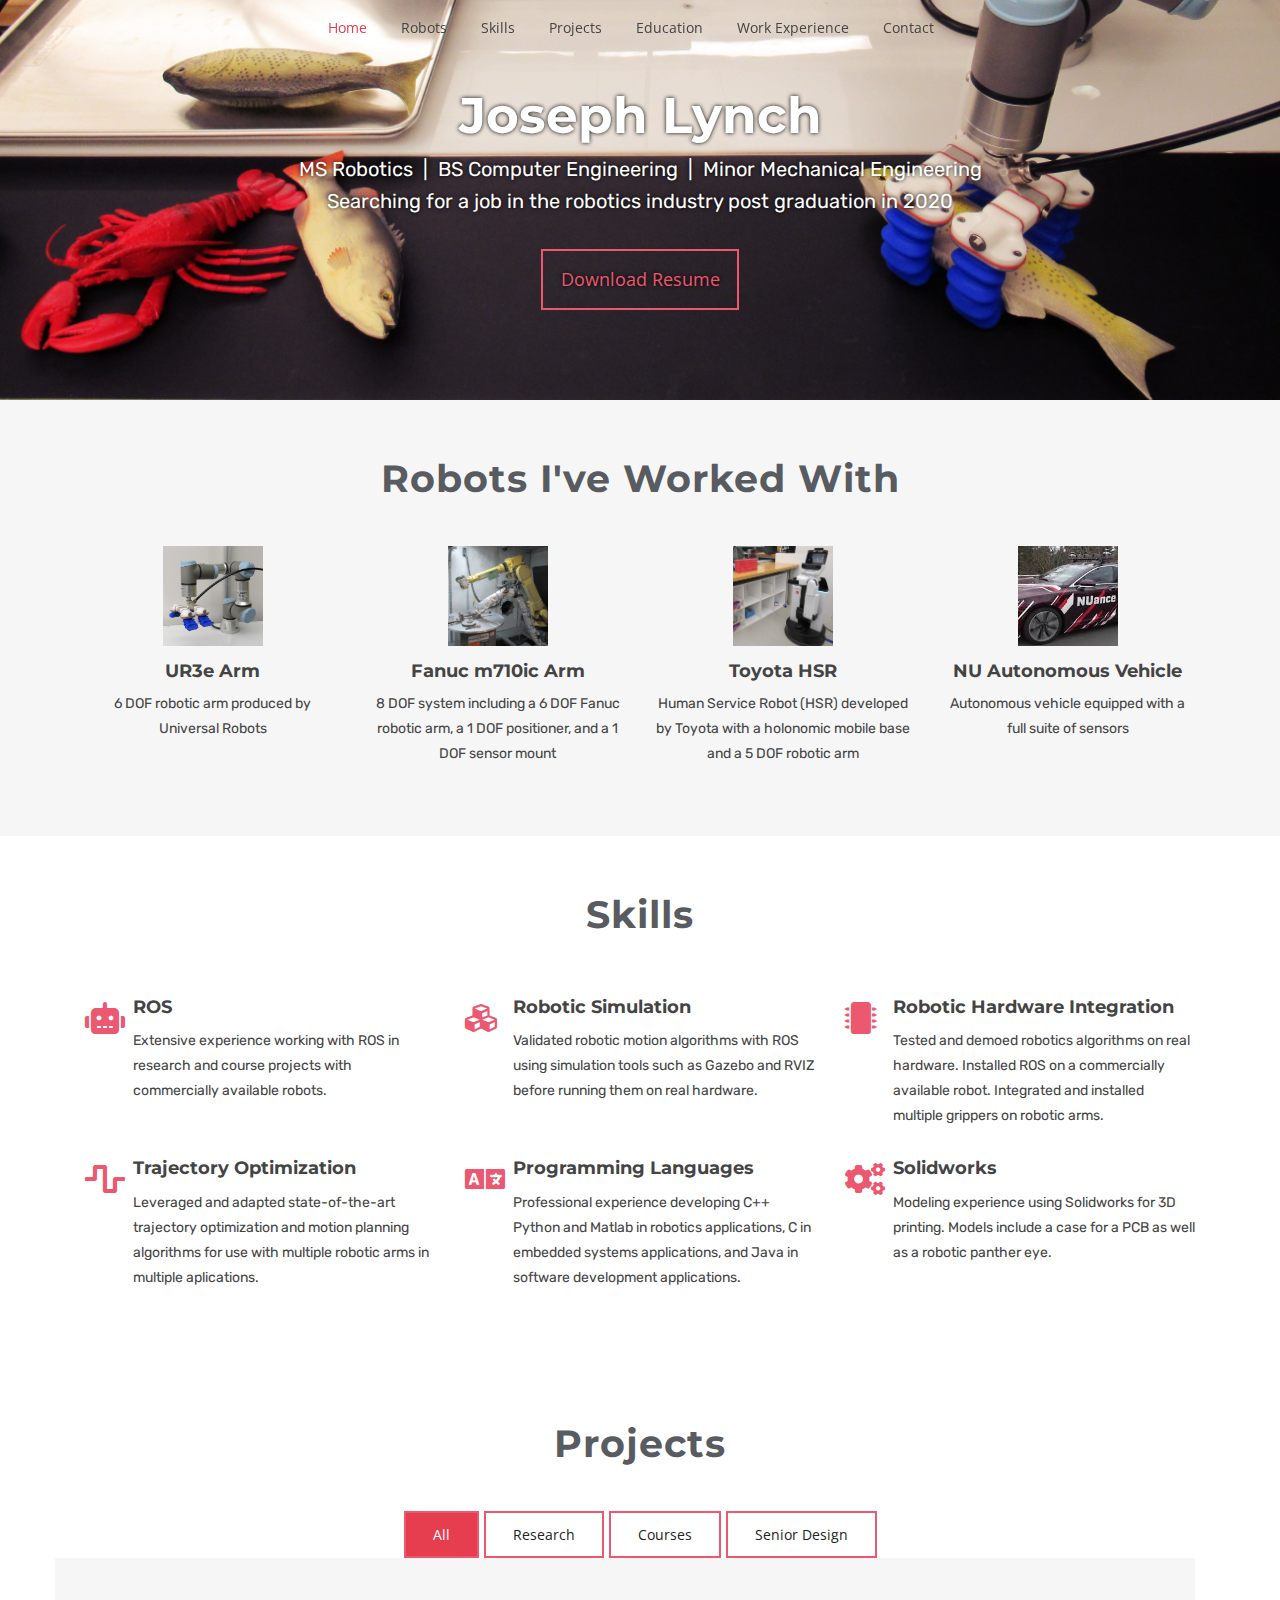
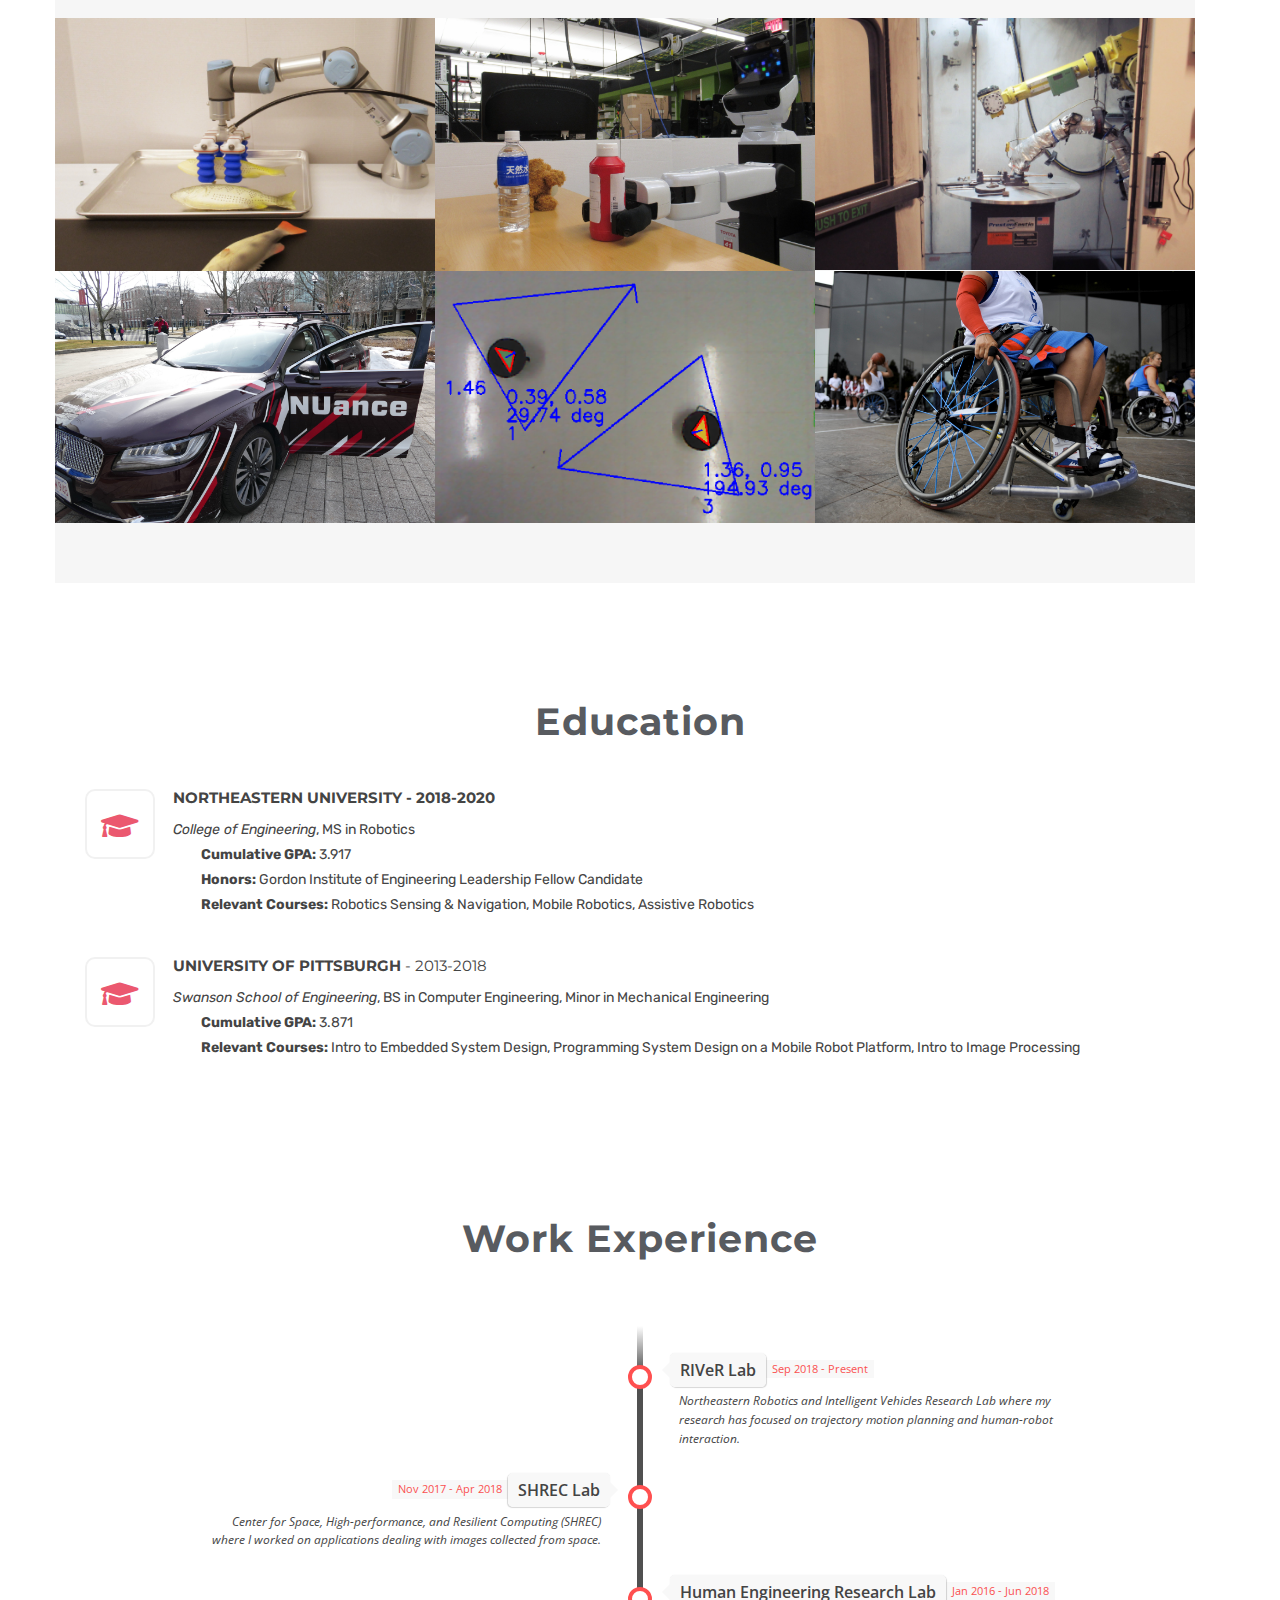
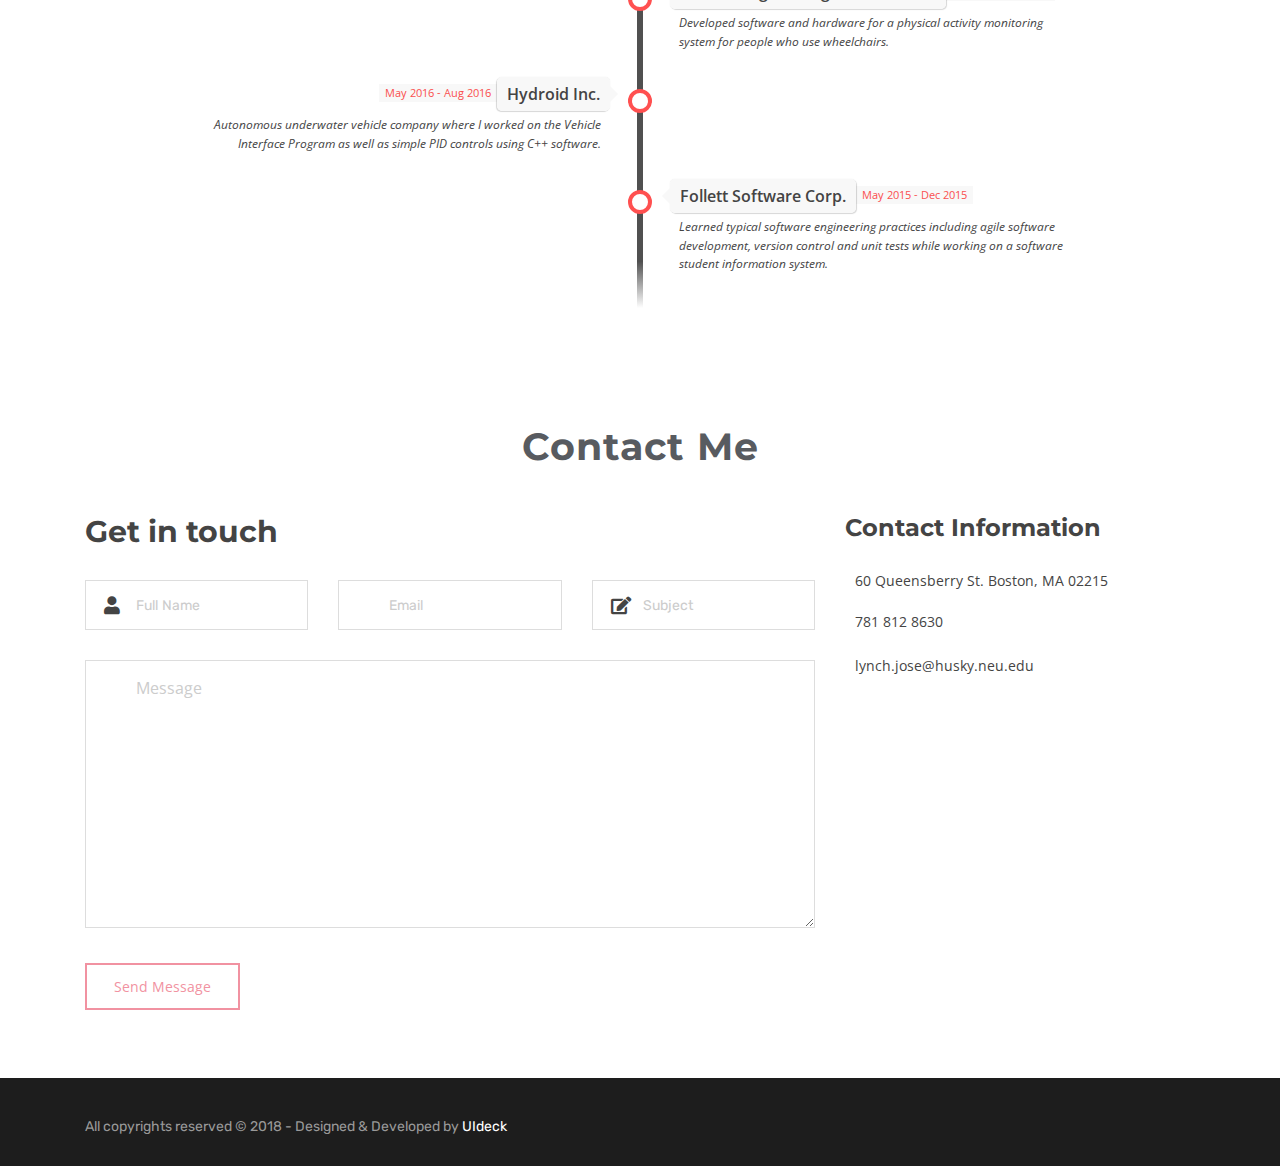
==== index.html @ f7dab0a6 "Initial commit" ====
<!DOCTYPE html>
<html lang="en">
  <head>
    <!-- Required meta tags -->
    <meta charset="utf-8">
    <meta name="viewport" content="width=device-width, initial-scale=1, shrink-to-fit=no">

    <title>Joseph Lynch Portfolio Website</title>

    <!-- Bootstrap CSS -->
    <link rel="stylesheet" type="text/css" href="css/bootstrap.min.css" >
    <!-- Font -->
    <link rel="stylesheet" type="text/css" href="css/font-awesome.min.css">
    <!-- Font 2 -->
    <link rel="stylesheet" type="text/css" href="css/all.css">
    <!-- Slicknav -->
    <link rel="stylesheet" type="text/css" href="css/slicknav.css">
    <!-- Owl carousel -->
    <link rel="stylesheet" type="text/css" href="css/owl.carousel.css">
    <link rel="stylesheet" type="text/css" href="css/owl.theme.css">
    <!-- Animate -->
    <link rel="stylesheet" type="text/css" href="css/animate.css">
    <!-- Main Style -->
    <link rel="stylesheet" type="text/css" href="css/main.css">
    <!-- Extras Style -->
    <link rel="stylesheet" type="text/css" href="css/extras.css">
    <!-- Responsive Style -->
    <link rel="stylesheet" type="text/css" href="css/responsive.css">
    <!-- Timeline Style -->
    <link rel="stylesheet" type="text/css" href="css/timeline.css">
    <!-- Popup Box Style -->
    <link rel="stylesheet" type="text/css" href="css/popup.css">

  </head>
  <body>

    <!-- Header Area wrapper Starts -->
    <header id="header-wrap">
      <!-- Navbar Start -->
      <nav class="navbar navbar-expand-lg fixed-top scrolling-navbar indigo">
        <div class="container">
          <!-- Brand and toggle get grouped for better mobile display -->
          <div class="navbar-header">
            <button class="navbar-toggler" type="button" data-toggle="collapse" data-target="#main-navbar" aria-controls="main-navbar" aria-expanded="false" aria-label="Toggle navigation">
              <span class="navbar-toggler-icon"></span>
              <span class="icon-menu"></span>
              <span class="icon-menu"></span>
              <span class="icon-menu"></span>
            </button>
            <!--<a href="index.html" class="navbar-brand"><img src="img/logo.png" alt=""></a>-->
          </div>
          <div class="collapse navbar-collapse" id="main-navbar">
            <ul class="navbar-nav mr-auto w-100 justify-content-center clearfix">
              <li class="nav-item active">
                <a class="nav-link" href="#sliders">
                  Home
                </a>
              </li>
              <li class="nav-item">
                <a class="nav-link" href="#about">
                  Robots
                </a>
              </li>
              <li class="nav-item">
                <a class="nav-link" href="#skills">
                  Skills
                </a>
              </li>
              <li class="nav-item">
                <a class="nav-link" href="#projects">
                  Projects
                </a>
              </li>
              <li class="nav-item">
                <a class="nav-link" href="#education">
                  Education
                </a>
              </li>
              <li class="nav-item">
                <a class="nav-link" href="#work">
                  Work Experience
                </a>
              </li>
              <li class="nav-item">
                <a class="nav-link" href="#contact">
                  Contact
                </a>
              </li>
            </ul>
          </div>
        </div>

        <!-- Mobile Menu Start -->
        <ul class="mobile-menu navbar-nav">
          <li>
            <a class="page-scroll" href="#sliders">
              Home
            </a>
          </li>
          <li>
            <a class="page-scroll" href="#about">
              About
            </a>
          </li>
          <li>
            <a class="page-scroll" href="#skills">
              Skills
            </a>
          </li>
          <li>
            <a class="page-scroll" href="#projects">
              Projects
            </a>
          </li>
          <li>
            <a class="page-scroll" href="#education">
              Education
            </a>
          </li>
          <li>
            <a class="page-scroll" href="#work">
              Work Experience
            </a>
          </li>
          <li>
            <a class="page-scroll" href="#contact">
              Contact
            </a>
          </li>
        </ul>
        <!-- Mobile Menu End -->

      </nav>
      <!-- Navbar End -->

      <!-- sliders -->
      <!-- TODO: Remove carousel + possibly replace it with https://andrewbanchich.github.io/spectral-jekyll-theme/# or https://karolhausman.github.io/-->
      <div id="sliders">
        <div class="full-width">
          <!-- light slider -->
          <div id="light-slider" class="carousel slide">
            <div id="carousel-area">
              <div id="carousel-slider" class="carousel slide" data-ride="carousel">

                <div class="carousel-inner" role="listbox">
                  <div class="carousel-item active">
                    <img src="img/portfolio/fish_banner_3_edit.JPG" alt="">
                    <div class="carousel-caption" style="">
                      <h3 class="slide-title animated fadeInDown"><span>Joseph Lynch</span></h3>
                      <h5 class="slide-text animated fadeIn">MS Robotics  &nbsp;|&nbsp;  BS Computer Engineering  &nbsp;|&nbsp;  Minor Mechanical Engineering
                        <br><br>Searching for a job in the robotics industry post graduation in 2020</h5>
                      <a href="#" onclick="window.open('Joseph_Lynch_Resume.pdf')" class="btn btn-lg btn-common animated fadeInUp">Download Resume</a> <!-- TODO: Add link to download -->
                    </div>
                  </div>
                </div>
              </div>
            </div>
          </div>
        </div>
      </div>
      <!-- End sliders -->

    </header>
    <!-- Header Area wrapper End -->

    <!-- About Section Start -->
    <div id="about" class="section-padding">
      <div class="container">
        <div class="row">
          <div class="col-md-12">
            <h2 class="section-title wow fadeInDown animated" data-wow-delay="0.3s">Robots I've Worked With</h2>
          </div>
        </div>
        <div class="row">
          <div class="col-lg-3 col-md-6 col-xs-12">
            <div class="about block text-center">
              <img src="img/portfolio/UR3e_square.JPG" alt="">
              <h5><a href="#">UR3e Arm</a></h5>
              <p>6 DOF robotic arm produced by Universal Robots</p>
            </div>
          </div>
          <div class="col-lg-3 col-md-6 col-xs-12">
            <div class="about block text-center">
              <img src="img/portfolio/fanuc_square.JPG" alt="">
              <h5><a href="#">Fanuc m710ic Arm</a></h5>
              <p>8 DOF system including a 6 DOF Fanuc robotic arm, a 1 DOF positioner, and a 1 DOF sensor mount</p>
            </div>
          </div>
          <div class="col-lg-3 col-md-6 col-xs-12">
            <div class="about block text-center">
              <img src="img/portfolio/hsr_square_3.JPG" alt="">
              <h5><a href="#">Toyota HSR</a></h5>
              <p>Human Service Robot (HSR) developed by Toyota with a holonomic mobile base and a 5 DOF robotic arm</p>
            </div>
          </div>
          <div class="col-lg-3 col-md-6 col-xs-12">
            <div class="about block text-center">
              <img src="img/portfolio/nu_auto_vehicle_square.jpg" alt="">
              <h5><a href="#">NU Autonomous Vehicle</a></h5>
              <p>Autonomous vehicle equipped with a full suite of sensors</p>
            </div>
          </div>
        </div>
      </div>
    </div>
    <!-- About Section End -->

    <!-- Skills Section Start -->
    <section id="skills" class="section-padding">
      <div class="container">
        <div class="row">
          <div class="col-md-12">
            <h2 class="section-title wow fadeInDown animated" data-wow-delay="0.3s">Skills</h2>
          </div>
        </div>
        <div class="row">
          <!-- Start Service Icon 1 -->
          <div class="col-md-6 col-lg-4 col-xs-12">
            <div class="service-box">
              <div class="service-icon">
                <i class="fa fa-robot"></i>
              </div>
              <div class="service-content">
                <h4><a href="#">ROS</a></h4>
                <p>
                  Extensive experience working with ROS in research and course projects with commercially available robots.
                </p>
              </div>
            </div>
          </div>
          <!-- End Service Icon 1 -->

          <!-- Start Service Icon 2 -->
          <div class="col-md-6 col-lg-4 col-xs-12">
            <div class="service-box">
              <div class="service-icon">
                <i class="fa fa-cubes"></i>
              </div>
              <div class="service-content">
                <h4><a href="#">Robotic Simulation</a></h4>
                <p>
                  Validated robotic motion algorithms with ROS using simulation tools such as Gazebo and RVIZ before running them on real hardware.
                </p>
              </div>
            </div>
          </div>
          <!-- End Service Icon 2 -->

          <!-- Start Service Icon 5 -->
          <div class="col-md-6 col-lg-4 col-xs-12">
            <div class="service-box">
              <div class="service-icon">
                <i class="fa fa-microchip"></i>
              </div>
              <div class="service-content">
                <h4><a href="#">Robotic Hardware Integration</a></h4>
                <p>
                  Tested and demoed robotics algorithms on real hardware. Installed ROS on a commercially available robot. Integrated and installed multiple grippers on robotic arms.
                </p>
              </div>
            </div>
          </div>
          <!-- End Service Icon 5 -->

          <!-- Start Service Icon 3 -->
          <div class="col-md-6 col-lg-4 col-xs-12">
            <div class="service-box">
              <div class="service-icon">
                <i class="fas fa-wave-square"></i>
              </div>
              <div class="service-content">
                <h4><a href="#">Trajectory Optimization</a></h4>
                <p>
                  Leveraged and adapted state-of-the-art trajectory optimization and motion planning algorithms for use with multiple robotic arms in multiple aplications.
                </p>
              </div>
            </div>
          </div>
          <!-- End Service Icon 3 -->

          <!-- Start Service Icon 4 -->
          <div class="col-md-6 col-lg-4 col-xs-12">
            <div class="service-box">
              <div class="service-icon">
                <i class="fa fa-language"></i>
              </div>
              <div class="service-content">
                <h4><a href="#">Programming Languages</a></h4>
                <p>
                  Professional experience developing C++ Python and Matlab in robotics applications, C in embedded systems applications, and Java in software development applications.
                </p>
              </div>
            </div>
          </div>
          <!-- End Service Icon 4 -->


          <!-- Start Service Icon 6 -->
          <div class="col-md-6 col-lg-4 col-xs-12">
            <div class="service-box">
              <div class="service-icon">
                <i class="fa fa-cogs"></i>
              </div>
              <div class="service-content">
                <h4><a href="#">Solidworks</a></h4>
                <p>
                  Modeling experience using Solidworks for 3D printing. Models include a case for a PCB as well as a robotic panther eye.
                </p>
              </div>
            </div>
          </div>
          <!-- End Service Icon 6 -->
        </div>
      </div>
    </section>
    <!-- Services Section End -->

    <!-- Projects Section -->
    <!--<a href="#openModal">Open Modal</a>-->

    <section id="projects" class="section-padding">
      <!-- Container Starts -->
      <div class="container">
        <div class="row">
          <div class="col-md-12">
            <h2 class="section-title wow fadeInDown animated" data-wow-delay="0.3s">Projects</h2>
          </div>
        </div>
        <div class="row">
          <div class="col-lg-12 col-md-12">
            <!-- Projects Controller/Buttons -->
            <div class="controls text-center wow fadeInUpQuick" data-wow-delay=".6s">
              <a class="filter active btn btn-common" data-filter="all">
                All
              </a>
              <!--<a class="filter btn btn-common" data-filter=".branding">
                Research
              </a>-->
              <a class="filter btn btn-common" data-filter=".research">
                Research
              </a>
              <a class="filter btn btn-common" data-filter=".course">
                Courses
              </a>
              <a class="filter btn btn-common" data-filter=".senior_design">
                Senior Design
              </a>
            </div>
            <!-- Projects Controller/Buttons Ends-->
          </div>

          <!-- NOTE: Portfolio images should be aspect ratio of 3:2 -->
          <!-- Portfolio Recent Projects -->
          <div id="portfolio" class="row wow fadeInUpQuick" data-wow-delay="0.8s">
            <div class="col-lg-4 col-md-6 col-xs-12 mix research">
              <div class="portfolio-item">
                <div class="portfolio-img">
                  <img src="img/portfolio/fish_project_thumbnail.JPG" alt="" />
                </div>
                <div class="portfoli-content">
                  <div class="sup-desc-wrap">
                    <div class="sup-desc-inner">
                      <div class="sup-link">
                        <a class="left-link" href="test_page.html"><i class="fas fa-fish"></i></a>
                      </div>
                      <div class="sup-meta-wrap">
                        <a class="sup-title" href="test_page_2.html">
                          <h4>Fostering Innovation in Seafood Handling (FISH)</h4>
                        </a>
                        <p class="sup-description">Introducing robotic arms into seafood processing plants to aid human workers in sorting and processing seafood.</p>
                      </div>
                    </div>
                  </div>
                </div>
              </div>
            </div>
            <div class="col-lg-4 col-md-6 col-xs-12 mix course research">
              <div class="portfolio-item">
                <div class="portfolio-img">
                  <img src="img/portfolio/hsr_project_thumbnail.JPG" alt="" />
                </div>
                <div class="portfoli-content">
                  <div class="sup-desc-wrap">
                    <div class="sup-desc-inner">
                      <div class="sup-link">
                        <a class="left-link" href="#"><i class="fas fa-robot"></i></a>
                      </div>
                      <div class="sup-meta-wrap">
                        <a class="sup-title" href="#">
                          <h4>Human Support Robot (HSR)</h4>
                        </a>
                        <p class="sup-description">Used Toyota's HSR to pickup and sort objects as part of the 2019 Toyota Robotics Institute Tidy-up Challenge.</p>
                      </div>
                    </div>
                  </div>
                </div>
              </div>
            </div>
            <div class="col-lg-4 col-md-6 col-xs-12 mix research">
              <div class="portfolio-item">
                <div class="portfolio-img">
                  <img src="img/portfolio/fanuc_proj_thumbnail.JPG" alt="" />
                </div>
                <div class="portfoli-content">
                  <div class="sup-desc-wrap">
                    <div class="sup-desc-inner">
                      <div class="sup-link">
                        <a class="left-link" href="#"><i class="fa fa-industry"></i></a>
                      </div>
                      <div class="sup-meta-wrap">
                        <a class="sup-title" href="#">
                          <h4>Cold Spray Additive Manufacturing</h4>
                        </a>
                        <p class="sup-description">Developing a Fanuc industrial arm to use the cold spray additive manufacturing process to turn CAD models into 3D printed parts </p>
                      </div>
                    </div>
                  </div>
                </div>
              </div>
            </div>
            <div class="col-lg-4 col-md-6 col-xs-12 mix course">
              <div class="portfolio-item">
                <div class="portfolio-img">
                  <img src="img/portfolio/nu_autonomous_vehicle_thumbnail.jpg" alt="" />
                </div>
                <div class="portfoli-content">
                  <div class="sup-desc-wrap">
                    <div class="sup-desc-inner">
                      <div class="sup-link">
                        <a class="left-link" href="#"><i class="fa fa-car"></i></a>
                      </div>
                      <div class="sup-meta-wrap">
                        <a class="sup-title" href="#">
                          <h4>Autonomous Vehicle Kalman Filter</h4>
                        </a>
                        <p class="sup-description">Collected and worked with data from Northeastern's autonomous car to integrate the Ackermann Steering Model into an extended kalman filter.</p>
                      </div>
                    </div>
                  </div>
                </div>
              </div>
            </div>
            <div class="col-lg-4 col-md-6 col-xs-12 mix senior_design course">
              <div class="portfolio-item">
                <div class="portfolio-img">
                  <img src="img/portfolio/swarm_portfolio.png" alt="" />
                </div>
                <div class="portfoli-content">
                  <div class="sup-desc-wrap">
                    <div class="sup-desc-inner">
                      <div class="sup-link">
                        <a class="right-link" href="#"><i class="fas fa-bug"></i></a>
                      </div>
                      <div class="sup-meta-wrap">
                        <a class="sup-title" href="#">
                          <h4>Swarm Robotics</h4>
                        </a>
                        <p class="sup-description">Simulated disaster response by leveraging robotic swarming algorithms on mobile robots.</p>
                      </div>
                    </div>
                  </div>
                </div>
              </div>
            </div>
            <div class="col-lg-4 col-md-6 col-xs-12 mix research">
              <div class="portfolio-item">
                <div class="portfolio-img">
                  <img src="img/portfolio/wheelchair.JPG" alt="" />
                </div>
                <div class="portfoli-content">
                  <div class="sup-desc-wrap">
                    <div class="sup-desc-inner">
                      <div class="sup-link">
                        <a class="right-link" href="#"><i class="fab fa-accessible-icon"></i></a>
                      </div>
                      <div class="sup-meta-wrap">
                        <a class="sup-title" href="#">
                          <h4>Physical Activity Monitoring System for Wheelchair Users</h4>
                        </a>
                        <p class="sup-description">Developed an embedded system to monitor the daily activity of wheelchair users.</p>
                      </div>
                    </div>
                  </div>
                </div>
              </div>
            </div>
          </div>
        </div>
      </div>
      <!-- Container Ends -->
    </section>
    <!-- Projects Section Ends -->

     <!-- Education Section Start -->
    <div id="education" class="section-padding">
      <div class="container">
        <div class="row">
          <div class="col-md-12">
            <h2 class="section-title wow fadeInDown animated" data-wow-delay="0.3s">Education</h2>
          </div>
        </div>

        <!-- Northeastern -->
        <div class="row">
          <!-- Start featured -->
          <div class="col-md-12">
            <div class="featured-box-item">
              <div class="featured-icon">
                <i class="fa fa-graduation-cap"></i>
              </div>
              <div class="featured-content">
                <h4>Northeastern University - 2018-2020</h4>
                <p><i>College of Engineering</i>, MS in Robotics</br>
                   &emsp;&emsp;<strong>Cumulative GPA:</strong> 3.917</br>
                   &emsp;&emsp;<strong>Honors:</strong> Gordon Institute of Engineering Leadership Fellow Candidate</br>
                   &emsp;&emsp;<strong>Relevant Courses:</strong> Robotics Sensing & Navigation, Mobile Robotics, Assistive Robotics</p>
              </div>
            </div>
          </div>
          <!-- End featured -->

        </div>

        <!-- Pitt -->
        <div class="row">
          <!-- Start featured -->
          <div class="col-md-12">
            <div class="featured-box-item">
              <div class="featured-icon">
                <i class="fa fa-graduation-cap"></i>
              </div>
              <div class="featured-content">
                <h4>University of Pittsburgh<span class='notbold'> - 2013-2018</span></h4>
                <p><i>Swanson School of Engineering</i>, BS in Computer Engineering, Minor in Mechanical Engineering</br>
                   &emsp;&emsp;<strong>Cumulative GPA:</strong> 3.871</br>
                   &emsp;&emsp;<strong>Relevant Courses:</strong> Intro to Embedded System Design, Programming System Design on a Mobile Robot Platform, Intro to Image Processing</p>
              </div>
            </div>
          </div>
          <!-- End featured -->

        </div>
      </div>
    </div>
    <!-- Feature Section End -->

    <!-- Work Experience Section Start -->
    <div id="work" class="team-members-tow section-padding">
      <div class="container">
        <div class="row">
          <div class="col-md-12">
            <h2 class="section-title wow fadeInDown animated" data-wow-delay="0.3s">Work Experience</h2>
          </div>

          <link href='http://fonts.googleapis.com/css?family=Open+Sans:400,300,300italic,400italic,600,600italic,700,700italic' rel='stylesheet' type='text/css'>

        <!-- The Timeline -->

        <ul class="timeline">

          <!-- https://www.ostraining.com/blog/coding/creating-icons-with-css/ -->
        	<!-- Item 1 -->
        	<li>
        		<div class="direction-r">
        			<div class="flag-wrapper">
        				<span class="flag">RIVeR Lab</span>
        				<span class="time-wrapper"><span class="time">Sep 2018 - Present</span></span>
        			</div>
        			<div class="desc">Northeastern Robotics and Intelligent Vehicles Research Lab where my research has focused on trajectory motion planning and human-robot interaction. </div>
        		</div>
        	</li>

        	<!-- Item 2 -->
        	<li>
        		<div class="direction-l">
        			<div class="flag-wrapper">
        				<span class="flag">SHREC Lab</span>
        				<span class="time-wrapper"><span class="time">Nov 2017 - Apr 2018</span></span>
        			</div>
        			<div class="desc">Center for Space, High-performance, and Resilient Computing (SHREC) where I worked on applications dealing with images collected from space.</div>
        		</div>
        	</li>

        	<!-- Item 3 -->
        	<li>
        		<div class="direction-r">
        			<div class="flag-wrapper">
        				<span class="flag">Human Engineering Research Lab</span>
        				<span class="time-wrapper"><span class="time">Jan 2016 - Jun 2018</span></span>
        			</div>
        			<div class="desc">Developed software and hardware for a physical activity monitoring system for people who use wheelchairs.</div>
        		</div>
        	</li>

          <!-- Item 4 -->
        	<li>
        		<div class="direction-l">
        			<div class="flag-wrapper">
        				<span class="flag">Hydroid Inc.</span>
        				<span class="time-wrapper"><span class="time">May 2016 - Aug 2016</span></span>
        			</div>
        			<div class="desc">Autonomous underwater vehicle company where I worked on the Vehicle Interface Program as well as simple PID controls using C++ software.</div>
        		</div>
        	</li>

          <!-- Item 5 -->
        	<li>
        		<div class="direction-r">
        			<div class="flag-wrapper">
        				<span class="flag">Follett Software Corp.</span>
        				<span class="time-wrapper"><span class="time">May 2015 - Dec 2015</span></span>
        			</div>
        			<div class="desc">Learned typical software engineering practices including agile software development, version control and unit tests while working on a software student information system.</div>
        		</div>
        	</li>

        </ul>


        </div>
      </div>
    </div>
    <!-- Work Experience Section End -->

    <!-- Contact Form Section Start -->
    <section id="contact" class="contact-form section-padding">
      <div class="container">
        <div class="row">
          <div class="col-md-12">
            <h2 class="section-title wow fadeInDown animated" data-wow-delay="0.3s">Contact Me</h2>
          </div>
        </div>
        <div class="row">
          <div class="col-lg-8 col-md-6 col-xs-12">
            <h3 class="title-head text-left">Get in touch</h3>
            <form class="contact-form" data-toggle="validator">
              <div class="row">
                <div class="col-lg-4 col-md-12 col-xs-12">
                  <div class="form-group">
                    <i class="contact-icon fa fa-user"></i>
                    <input type="text" class="form-control" id="name" placeholder="Full Name" required data-error="Please enter your name">
                    <div class="help-block with-errors"></div>
                  </div>
                </div>
                <div class="col-lg-4 col-md-12 col-xs-12">
                  <div class="form-group">
                    <i class="contact-icon fa fa-envelope-o"></i>
                    <input type="email" class="form-control" id="email" placeholder="Email" required data-error="Please enter your email">
                    <div class="help-block with-errors"></div>
                  </div>
                </div>
                <div class="col-lg-4 col-md-12 col-xs-12">
                  <div class="form-group">
                    <i class="contact-icon fa fa-pencil-square-o"></i>
                    <input type="text" class="form-control" id="subject" placeholder="Subject" required data-error="Please enter your Subject">
                    <div class="help-block with-errors"></div>
                  </div>
                </div>
                <div class="col-lg-12 col-md-12 col-xs-12">
                  <textarea class="form-control" id="message" rows="4" placeholder="Message" required data-error="Please enter your message"></textarea>
                  <div class="help-block with-errors"></div>
                  <button type="submit" id="form-submit" class="btn btn-common btn-form-submit">Send Message</button>
                  <div id="msgSubmit" class="h3 text-center hidden"></div>
                  <div class="clearfix"></div>
                </div>
              </div>
            </form>
          </div>

          <div class="col-lg-4 col-md-6 col-xs-12">
            <h4 class="contact-info-title text-left">Contact Information</h4>
            <div class="contact-info">
              <address>
              <i class="lni-map-marker icons cyan-color contact-info-icon"></i>
              60 Queensberry St. Boston, MA 02215
            </address>
              <div class="tel-info">
                <a href="tel:7818128630"><i class="lni-mobile icons cyan-color contact-info-icon"></i>781 812 8630</a>
              </div>
              <a href="mailto:lynch.jose@husky.neu.edu"><i class="lni-envelope icons cyan-color contact-info-icon"></i>lynch.jose@husky.neu.edu</a>

              <ul class="social-links">
                <li>
                  <a href="#" class="fa fa-facebook"></a>
                </li>
                <li>
                  <a href="#" class="fa fa-twitter"></a>
                </li>
                <li>
                  <a href="#" class="fa fa-instagram"></a>
                </li>
                <li>
                  <a href="#" class="fa fa-linkedin"></a>
                </li>
              </ul>
            </div>
          </div>
        </div>
      </div>
    </section>
    <!-- Contact Form Section End -->

	  <!-- Footer Section -->
    <footer class="footer">

      <!-- Copyright -->
      <div id="copyright">
        <div class="container">
          <div class="row">
            <div class="col-lg-6 col-md-6 col-xs-12">
              <p class="copyright-text">All copyrights reserved © 2018 - Designed &amp; Developed by <a rel="nofollow" href="https://uideck.com">UIdeck</a>
              </p>
            </div>
          </div>
        </div>
      </div>
      <!-- Copyright  End-->

    </footer>
    <!-- Footer Section End-->

    <!-- Go to Top Link -->
    <a href="#" class="back-to-top">
      <i class="fa fa-arrow-up"></i>
    </a>

    <!-- Preloader -->
    <div id="preloader">
      <div class="loader" id="loader-1"></div>
    </div>
    <!-- End Preloader -->

    <!-- jQuery first, then Popper.js, then Bootstrap JS -->
    <script src="js/jquery-min.js"></script>
    <script src="js/popper.min.js"></script>
    <script src="js/bootstrap.min.js"></script>
    <script src="js/owl.carousel.min.js"></script>
    <script src="js/jquery.mixitup.js"></script>
    <script src="js/jquery.countTo.js"></script>
    <script src="js/jquery.nav.js"></script>
    <script src="js/scrolling-nav.js"></script>
    <script src="js/jquery.easing.min.js"></script>
    <script src="js/jquery.slicknav.js"></script>
    <script src="js/form-validator.min.js"></script>
    <script src="js/contact-form-script.js"></script>
    <script src="js/main.js"></script>

  </body>
</html>
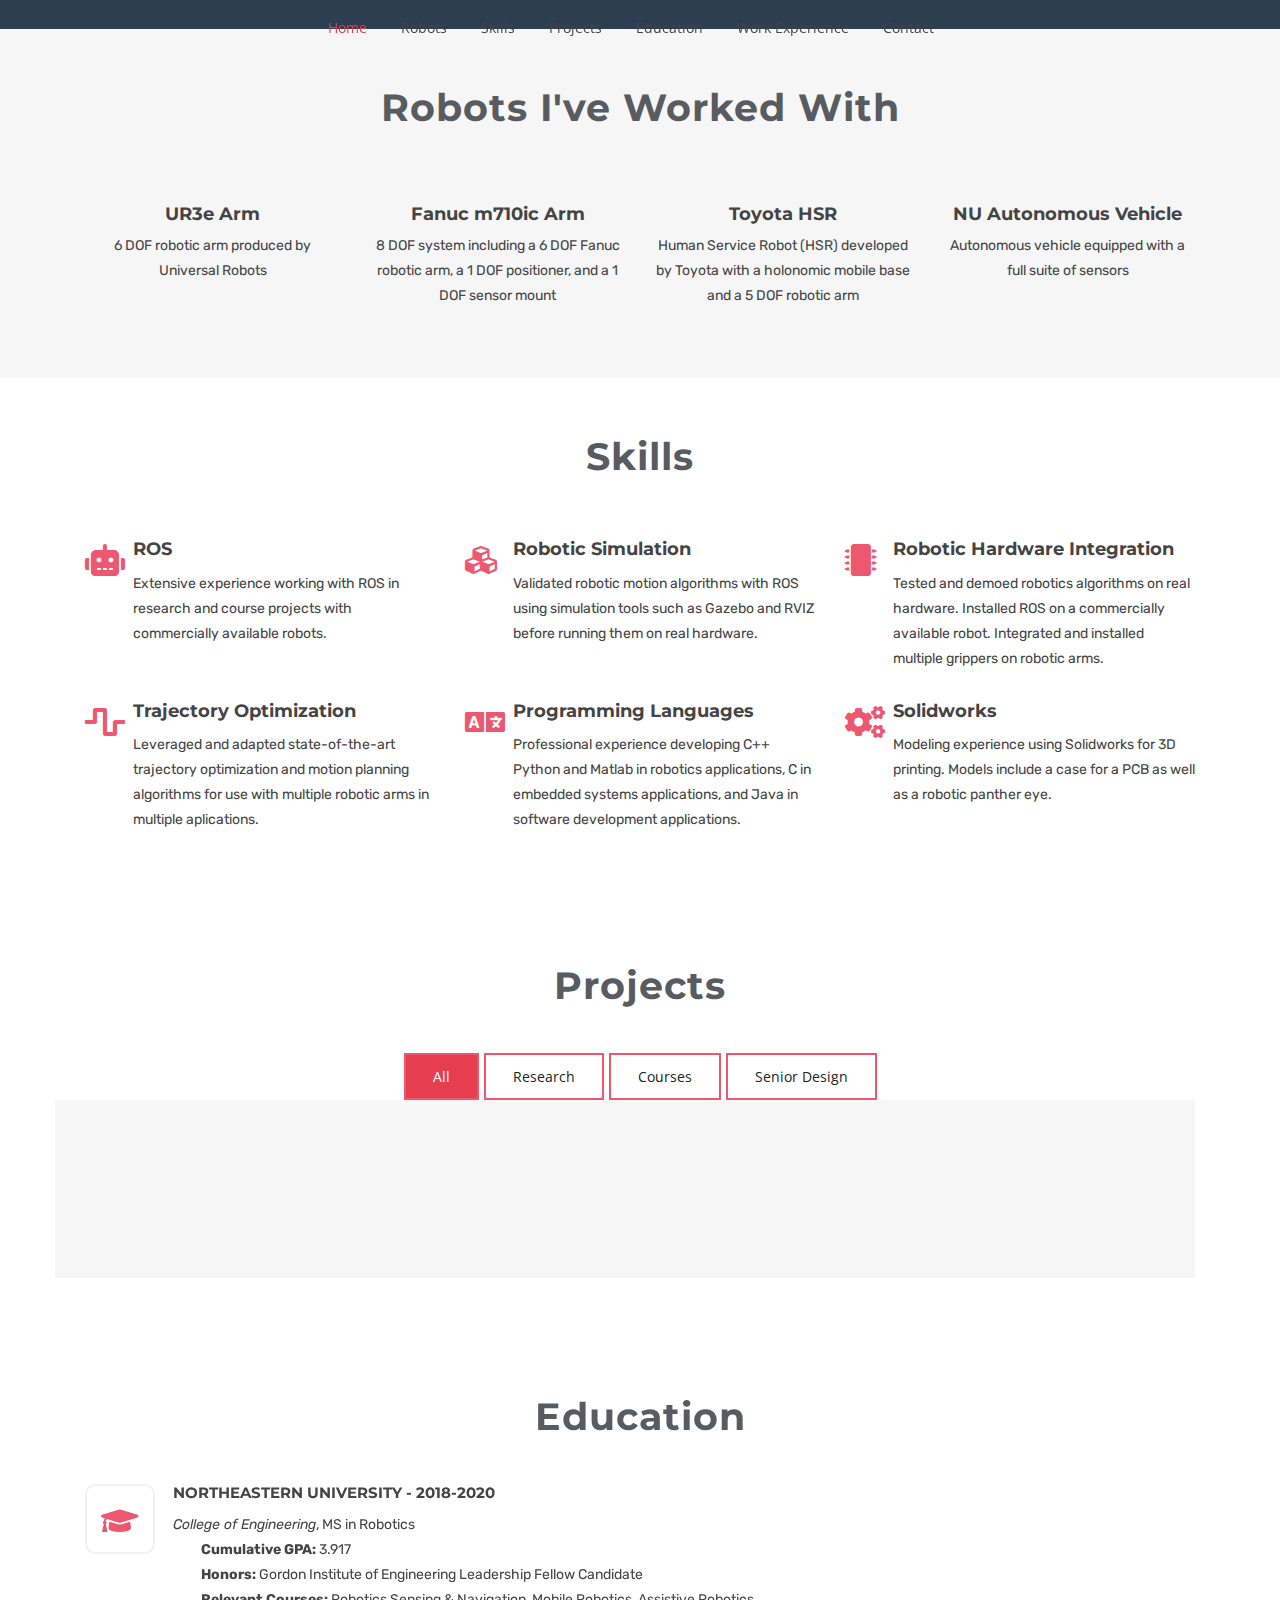
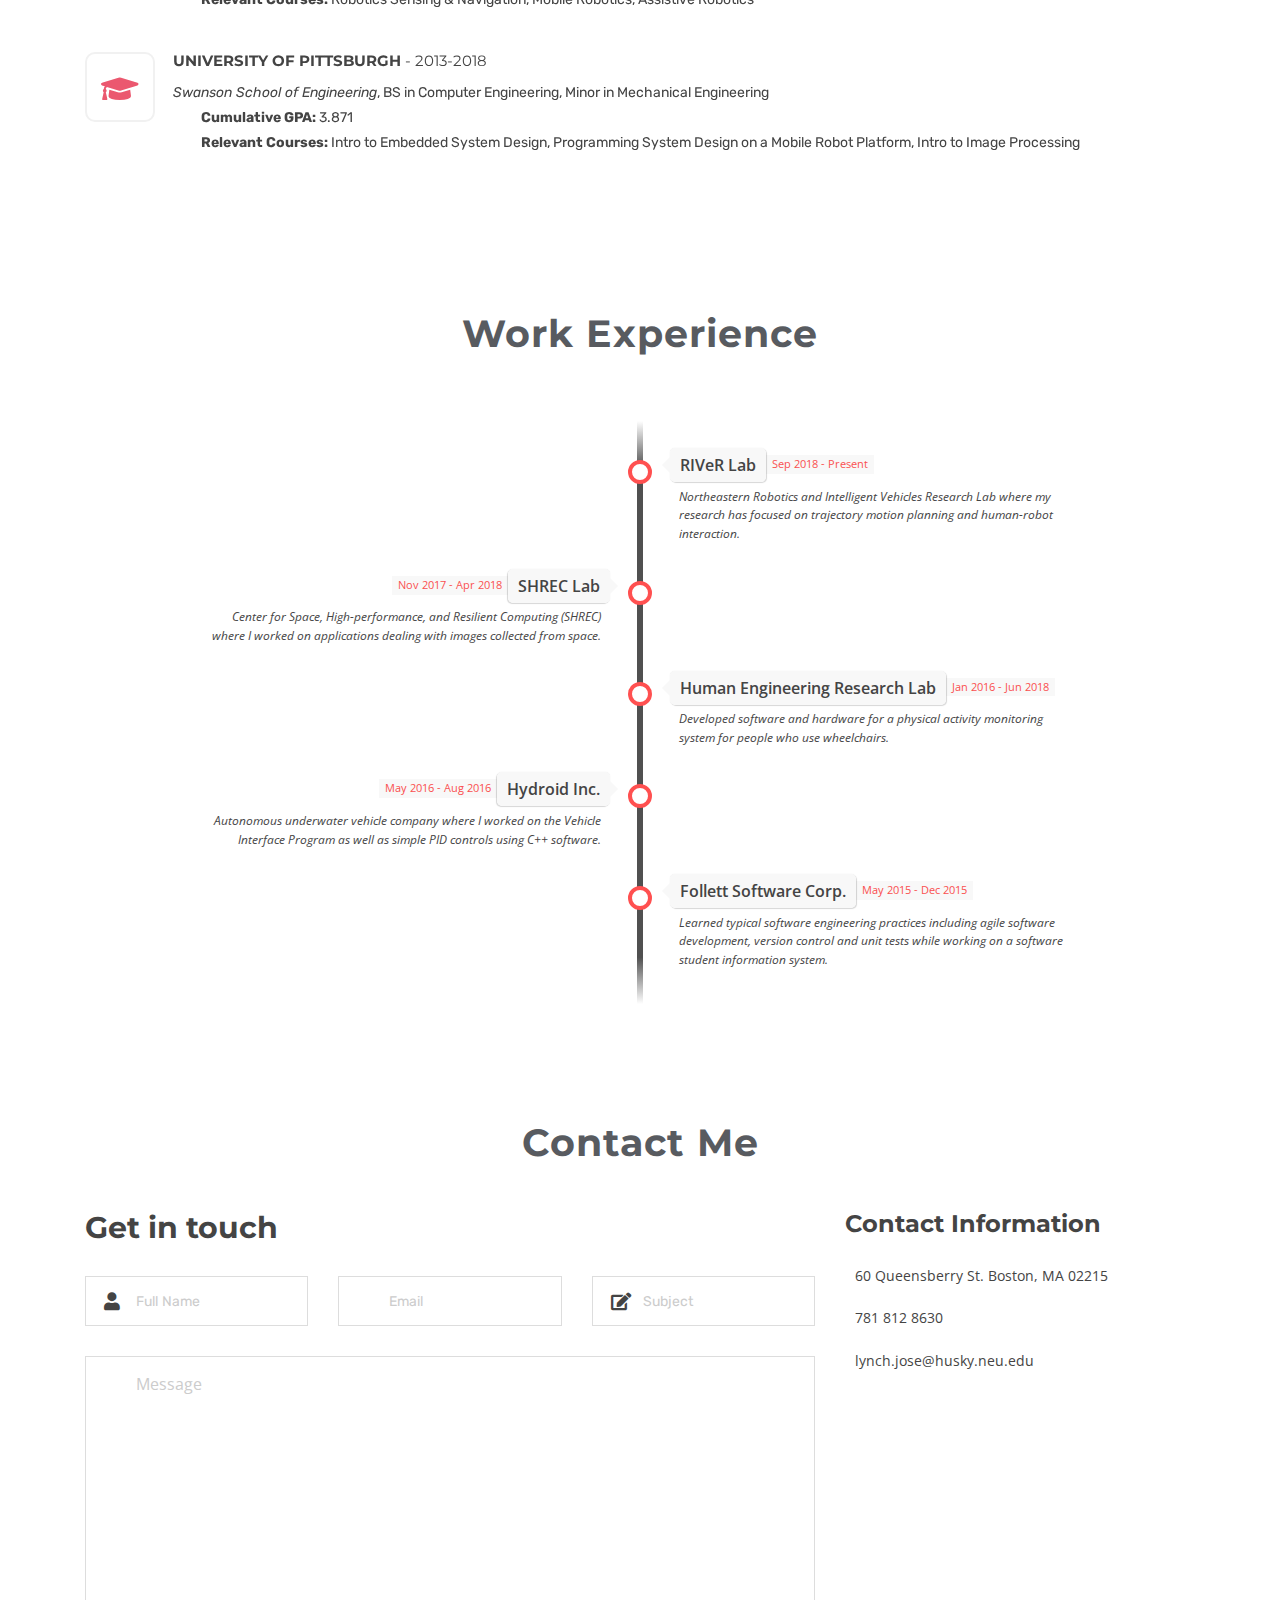
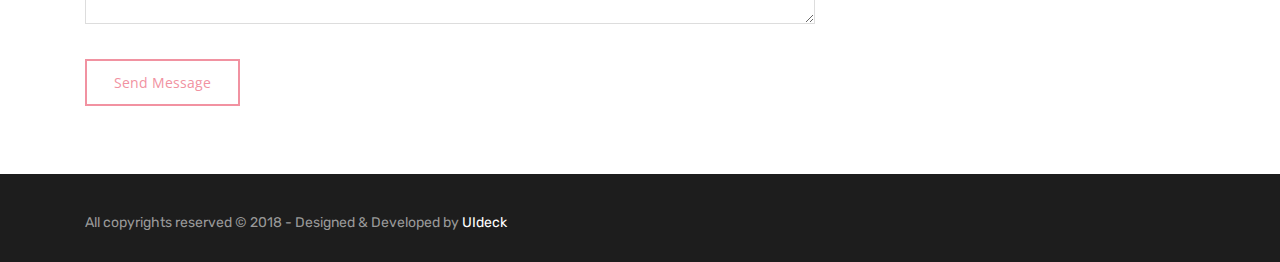
==== commit 123ad9d2: "added swarm and pams page" ====
--- a/index.html
+++ b/index.html
@@ -144,12 +144,12 @@
 
                 <div class="carousel-inner" role="listbox">
                   <div class="carousel-item active">
-                    <img src="img/portfolio/fish_banner_3_edit.JPG" alt="">
+                    <img src="img/banner/fish_banner_3_edit.JPG" alt="">
                     <div class="carousel-caption" style="">
                       <h3 class="slide-title animated fadeInDown"><span>Joseph Lynch</span></h3>
                       <h5 class="slide-text animated fadeIn">MS Robotics  &nbsp;|&nbsp;  BS Computer Engineering  &nbsp;|&nbsp;  Minor Mechanical Engineering
                         <br><br>Searching for a job in the robotics industry post graduation in 2020</h5>
-                      <a href="#" onclick="window.open('Joseph_Lynch_Resume.pdf')" class="btn btn-lg btn-common animated fadeInUp">Download Resume</a> <!-- TODO: Add link to download -->
+                      <a href="#" onclick="window.open('/documents/Joseph_Lynch_Resume.pdf')" class="btn btn-lg btn-common animated fadeInUp">Download Resume</a> <!-- TODO: Add link to download -->
                     </div>
                   </div>
                 </div>
@@ -174,29 +174,29 @@
         <div class="row">
           <div class="col-lg-3 col-md-6 col-xs-12">
             <div class="about block text-center">
-              <img src="img/portfolio/UR3e_square.JPG" alt="">
-              <h5><a href="#">UR3e Arm</a></h5>
+              <img src="img/robots/UR3e_square.JPG" alt="">
+              <h5><a href="fish.html">UR3e Arm</a></h5>
               <p>6 DOF robotic arm produced by Universal Robots</p>
             </div>
           </div>
           <div class="col-lg-3 col-md-6 col-xs-12">
             <div class="about block text-center">
-              <img src="img/portfolio/fanuc_square.JPG" alt="">
-              <h5><a href="#">Fanuc m710ic Arm</a></h5>
+              <img src="img/robots/fanuc_square.JPG" alt="">
+              <h5><a href="cs.html">Fanuc m710ic Arm</a></h5>
               <p>8 DOF system including a 6 DOF Fanuc robotic arm, a 1 DOF positioner, and a 1 DOF sensor mount</p>
             </div>
           </div>
           <div class="col-lg-3 col-md-6 col-xs-12">
             <div class="about block text-center">
-              <img src="img/portfolio/hsr_square_3.JPG" alt="">
-              <h5><a href="#">Toyota HSR</a></h5>
+              <img src="img/robots/hsr_square_3.JPG" alt="">
+              <h5><a href="hsr.html">Toyota HSR</a></h5>
               <p>Human Service Robot (HSR) developed by Toyota with a holonomic mobile base and a 5 DOF robotic arm</p>
             </div>
           </div>
           <div class="col-lg-3 col-md-6 col-xs-12">
             <div class="about block text-center">
-              <img src="img/portfolio/nu_auto_vehicle_square.jpg" alt="">
-              <h5><a href="#">NU Autonomous Vehicle</a></h5>
+              <img src="img/robots/nu_auto_vehicle_square.jpg" alt="">
+              <h5><a href="autonomouscar.html">NU Autonomous Vehicle</a></h5>
               <p>Autonomous vehicle equipped with a full suite of sensors</p>
             </div>
           </div>
@@ -221,7 +221,7 @@
                 <i class="fa fa-robot"></i>
               </div>
               <div class="service-content">
-                <h4><a href="#">ROS</a></h4>
+                <h4>ROS</h4>
                 <p>
                   Extensive experience working with ROS in research and course projects with commercially available robots.
                 </p>
@@ -237,7 +237,7 @@
                 <i class="fa fa-cubes"></i>
               </div>
               <div class="service-content">
-                <h4><a href="#">Robotic Simulation</a></h4>
+                <h4>Robotic Simulation</h4>
                 <p>
                   Validated robotic motion algorithms with ROS using simulation tools such as Gazebo and RVIZ before running them on real hardware.
                 </p>
@@ -253,7 +253,7 @@
                 <i class="fa fa-microchip"></i>
               </div>
               <div class="service-content">
-                <h4><a href="#">Robotic Hardware Integration</a></h4>
+                <h4>Robotic Hardware Integration</h4>
                 <p>
                   Tested and demoed robotics algorithms on real hardware. Installed ROS on a commercially available robot. Integrated and installed multiple grippers on robotic arms.
                 </p>
@@ -269,7 +269,7 @@
                 <i class="fas fa-wave-square"></i>
               </div>
               <div class="service-content">
-                <h4><a href="#">Trajectory Optimization</a></h4>
+                <h4>Trajectory Optimization</h4>
                 <p>
                   Leveraged and adapted state-of-the-art trajectory optimization and motion planning algorithms for use with multiple robotic arms in multiple aplications.
                 </p>
@@ -285,7 +285,7 @@
                 <i class="fa fa-language"></i>
               </div>
               <div class="service-content">
-                <h4><a href="#">Programming Languages</a></h4>
+                <h4>Programming Languages</h4>
                 <p>
                   Professional experience developing C++ Python and Matlab in robotics applications, C in embedded systems applications, and Java in software development applications.
                 </p>
@@ -302,7 +302,7 @@
                 <i class="fa fa-cogs"></i>
               </div>
               <div class="service-content">
-                <h4><a href="#">Solidworks</a></h4>
+                <h4>Solidworks</h4>
                 <p>
                   Modeling experience using Solidworks for 3D printing. Models include a case for a PCB as well as a robotic panther eye.
                 </p>
@@ -355,16 +355,16 @@
             <div class="col-lg-4 col-md-6 col-xs-12 mix research">
               <div class="portfolio-item">
                 <div class="portfolio-img">
-                  <img src="img/portfolio/fish_project_thumbnail.JPG" alt="" />
+                  <img src="img/thumbnail/fish_project_thumbnail.JPG" alt="" />
                 </div>
                 <div class="portfoli-content">
                   <div class="sup-desc-wrap">
                     <div class="sup-desc-inner">
                       <div class="sup-link">
-                        <a class="left-link" href="test_page.html"><i class="fas fa-fish"></i></a>
+                        <a class="left-link" href="fish.html"><i class="fas fa-fish"></i></a>
                       </div>
                       <div class="sup-meta-wrap">
-                        <a class="sup-title" href="test_page_2.html">
+                        <a class="sup-title" href="fish.html">
                           <h4>Fostering Innovation in Seafood Handling (FISH)</h4>
                         </a>
                         <p class="sup-description">Introducing robotic arms into seafood processing plants to aid human workers in sorting and processing seafood.</p>
@@ -377,16 +377,16 @@
             <div class="col-lg-4 col-md-6 col-xs-12 mix course research">
               <div class="portfolio-item">
                 <div class="portfolio-img">
-                  <img src="img/portfolio/hsr_project_thumbnail.JPG" alt="" />
+                  <img src="img/thumbnail/hsr_project_thumbnail.JPG" alt="" />
                 </div>
                 <div class="portfoli-content">
                   <div class="sup-desc-wrap">
                     <div class="sup-desc-inner">
                       <div class="sup-link">
-                        <a class="left-link" href="#"><i class="fas fa-robot"></i></a>
+                        <a class="left-link" href="hsr.html"><i class="fas fa-robot"></i></a>
                       </div>
                       <div class="sup-meta-wrap">
-                        <a class="sup-title" href="#">
+                        <a class="sup-title" href="hsr.html">
                           <h4>Human Support Robot (HSR)</h4>
                         </a>
                         <p class="sup-description">Used Toyota's HSR to pickup and sort objects as part of the 2019 Toyota Robotics Institute Tidy-up Challenge.</p>
@@ -399,16 +399,16 @@
             <div class="col-lg-4 col-md-6 col-xs-12 mix research">
               <div class="portfolio-item">
                 <div class="portfolio-img">
-                  <img src="img/portfolio/fanuc_proj_thumbnail.JPG" alt="" />
+                  <img src="img/thumbnail/fanuc_proj_thumbnail.JPG" alt="" />
                 </div>
                 <div class="portfoli-content">
                   <div class="sup-desc-wrap">
                     <div class="sup-desc-inner">
                       <div class="sup-link">
-                        <a class="left-link" href="#"><i class="fa fa-industry"></i></a>
+                        <a class="left-link" href="cold_spray.html"><i class="fa fa-industry"></i></a>
                       </div>
                       <div class="sup-meta-wrap">
-                        <a class="sup-title" href="#">
+                        <a class="sup-title" href="cold_spray.html">
                           <h4>Cold Spray Additive Manufacturing</h4>
                         </a>
                         <p class="sup-description">Developing a Fanuc industrial arm to use the cold spray additive manufacturing process to turn CAD models into 3D printed parts </p>
@@ -421,16 +421,16 @@
             <div class="col-lg-4 col-md-6 col-xs-12 mix course">
               <div class="portfolio-item">
                 <div class="portfolio-img">
-                  <img src="img/portfolio/nu_autonomous_vehicle_thumbnail.jpg" alt="" />
+                  <img src="img/thumbnail/nu_autonomous_vehicle_thumbnail.jpg" alt="" />
                 </div>
                 <div class="portfoli-content">
                   <div class="sup-desc-wrap">
                     <div class="sup-desc-inner">
                       <div class="sup-link">
-                        <a class="left-link" href="#"><i class="fa fa-car"></i></a>
+                        <a class="left-link" href="autonomouscar.html"><i class="fa fa-car"></i></a>
                       </div>
                       <div class="sup-meta-wrap">
-                        <a class="sup-title" href="#">
+                        <a class="sup-title" href="autonomouscar.html">
                           <h4>Autonomous Vehicle Kalman Filter</h4>
                         </a>
                         <p class="sup-description">Collected and worked with data from Northeastern's autonomous car to integrate the Ackermann Steering Model into an extended kalman filter.</p>
@@ -443,16 +443,16 @@
             <div class="col-lg-4 col-md-6 col-xs-12 mix senior_design course">
               <div class="portfolio-item">
                 <div class="portfolio-img">
-                  <img src="img/portfolio/swarm_portfolio.png" alt="" />
+                  <img src="img/thumbnail/swarm_portfolio.png" alt="" />
                 </div>
                 <div class="portfoli-content">
                   <div class="sup-desc-wrap">
                     <div class="sup-desc-inner">
                       <div class="sup-link">
-                        <a class="right-link" href="#"><i class="fas fa-bug"></i></a>
+                        <a class="right-link" href="swarm.html"><i class="fas fa-bug"></i></a>
                       </div>
                       <div class="sup-meta-wrap">
-                        <a class="sup-title" href="#">
+                        <a class="sup-title" href="swarm.html">
                           <h4>Swarm Robotics</h4>
                         </a>
                         <p class="sup-description">Simulated disaster response by leveraging robotic swarming algorithms on mobile robots.</p>
@@ -465,7 +465,7 @@
             <div class="col-lg-4 col-md-6 col-xs-12 mix research">
               <div class="portfolio-item">
                 <div class="portfolio-img">
-                  <img src="img/portfolio/wheelchair.JPG" alt="" />
+                  <img src="img/thumbnail/wheelchair.JPG" alt="" />
                 </div>
                 <div class="portfoli-content">
                   <div class="sup-desc-wrap">
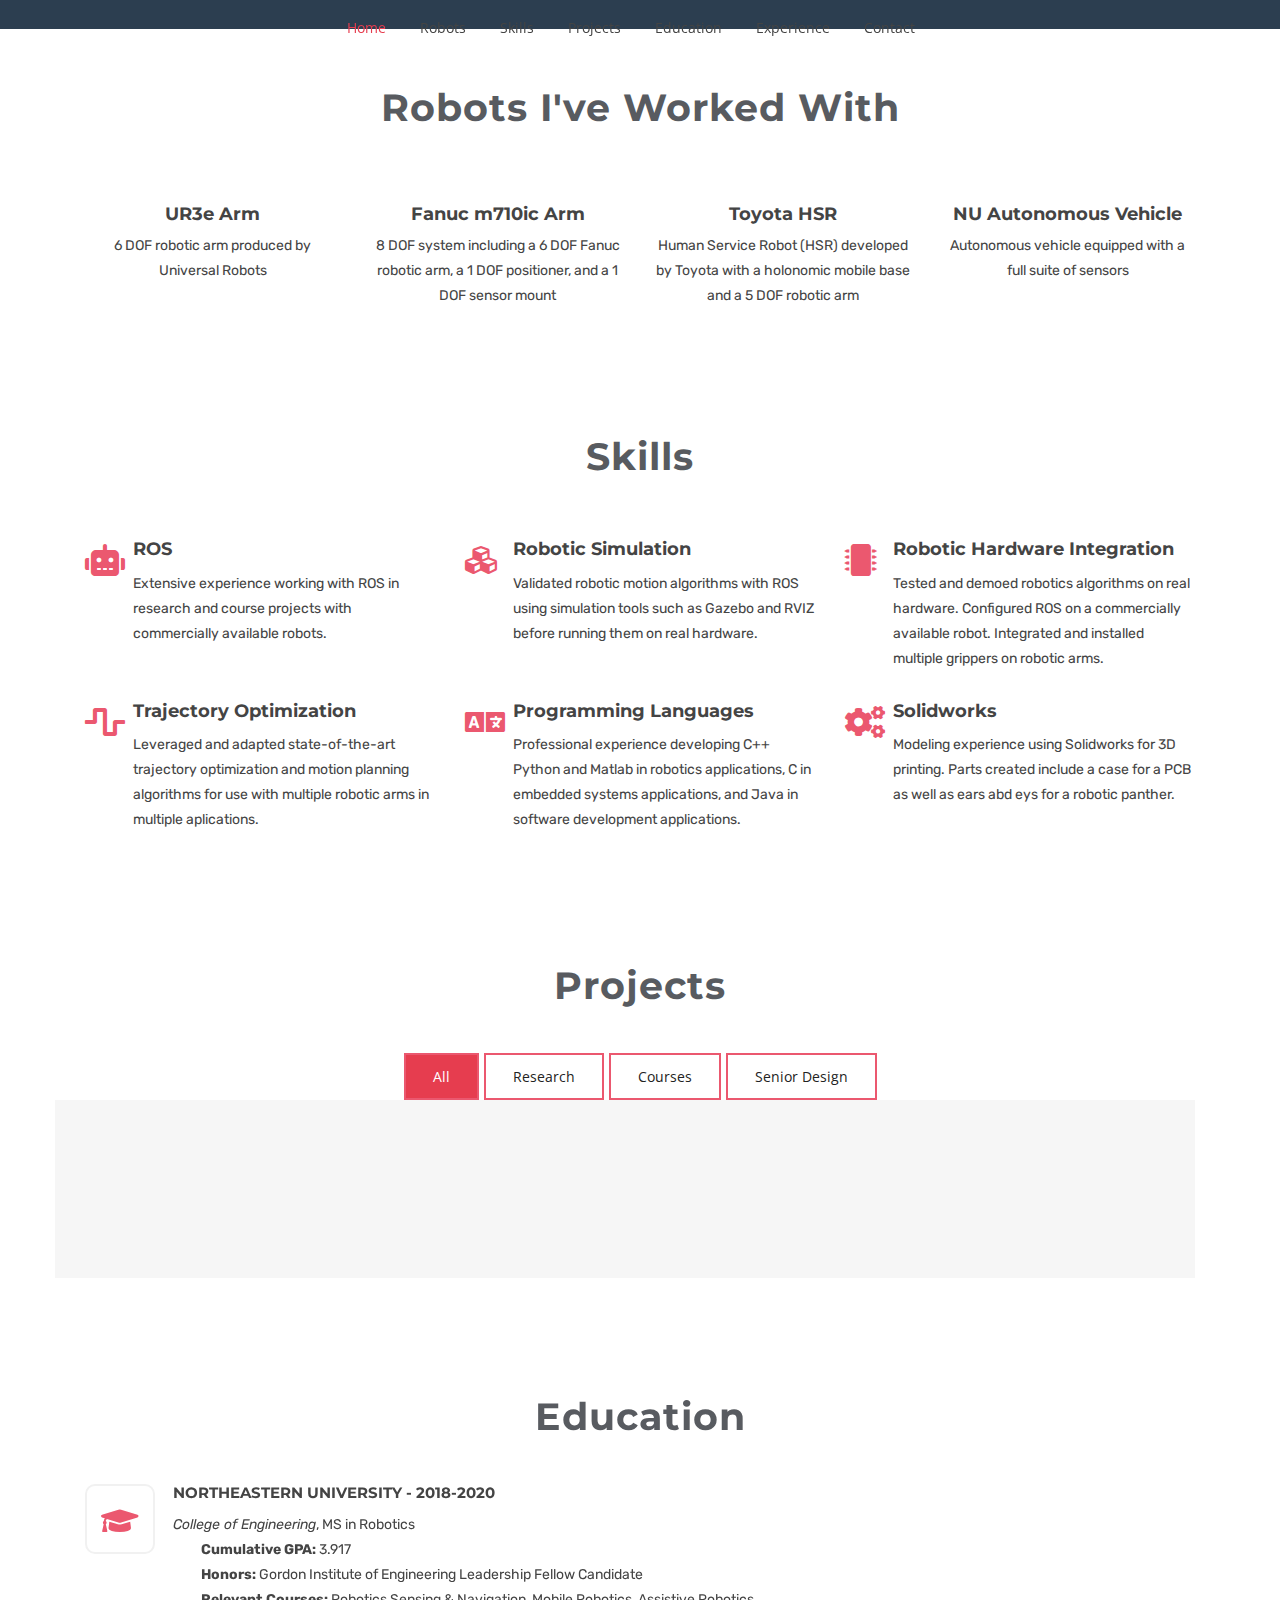
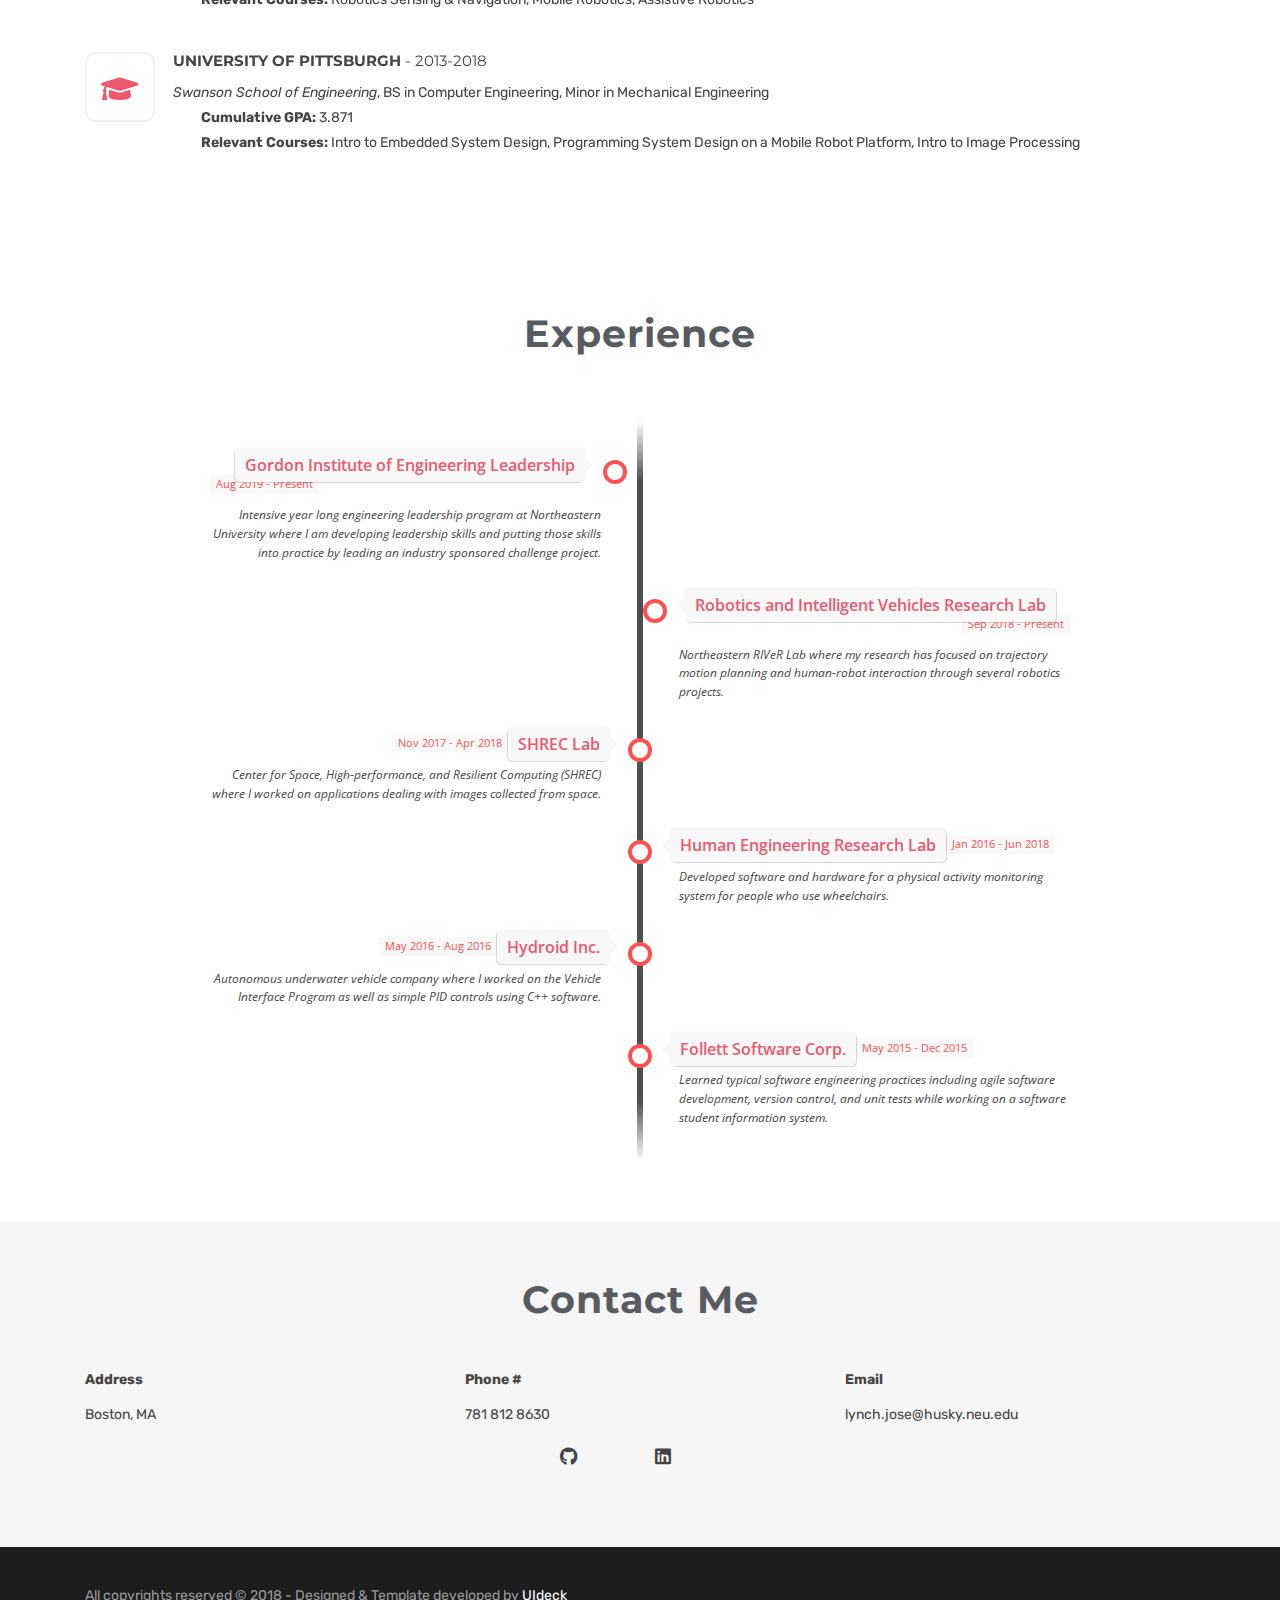
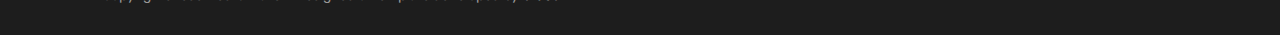
==== commit 41f047b5: "Project updates" ====
--- a/index.html
+++ b/index.html
@@ -10,7 +10,7 @@
     <!-- Bootstrap CSS -->
     <link rel="stylesheet" type="text/css" href="css/bootstrap.min.css" >
     <!-- Font -->
-    <link rel="stylesheet" type="text/css" href="css/font-awesome.min.css">
+    <!--<link rel="stylesheet" type="text/css" href="css/font-awesome.min.css">-->
     <!-- Font 2 -->
     <link rel="stylesheet" type="text/css" href="css/all.css">
     <!-- Slicknav -->
@@ -57,7 +57,7 @@
                 </a>
               </li>
               <li class="nav-item">
-                <a class="nav-link" href="#about">
+                <a class="nav-link" href="#robots">
                   Robots
                 </a>
               </li>
@@ -78,7 +78,7 @@
               </li>
               <li class="nav-item">
                 <a class="nav-link" href="#work">
-                  Work Experience
+                  Experience
                 </a>
               </li>
               <li class="nav-item">
@@ -98,7 +98,7 @@
             </a>
           </li>
           <li>
-            <a class="page-scroll" href="#about">
+            <a class="page-scroll" href="#robots">
               About
             </a>
           </li>
@@ -119,7 +119,7 @@
           </li>
           <li>
             <a class="page-scroll" href="#work">
-              Work Experience
+              Experience
             </a>
           </li>
           <li>
@@ -148,7 +148,7 @@
                     <div class="carousel-caption" style="">
                       <h3 class="slide-title animated fadeInDown"><span>Joseph Lynch</span></h3>
                       <h5 class="slide-text animated fadeIn">MS Robotics  &nbsp;|&nbsp;  BS Computer Engineering  &nbsp;|&nbsp;  Minor Mechanical Engineering
-                        <br><br>Searching for a job in the robotics industry post graduation in 2020</h5>
+                        <br><br>Searching for a job in the robotics industry with a focus on motion/path planning</h5>
                       <a href="#" onclick="window.open('/documents/Joseph_Lynch_Resume.pdf')" class="btn btn-lg btn-common animated fadeInUp">Download Resume</a> <!-- TODO: Add link to download -->
                     </div>
                   </div>
@@ -164,7 +164,7 @@
     <!-- Header Area wrapper End -->
 
     <!-- About Section Start -->
-    <div id="about" class="section-padding">
+    <div id="robots" class="section-padding">
       <div class="container">
         <div class="row">
           <div class="col-md-12">
@@ -181,7 +181,7 @@
           </div>
           <div class="col-lg-3 col-md-6 col-xs-12">
             <div class="about block text-center">
-              <img src="img/robots/fanuc_square.JPG" alt="">
+              <img src="img/robots/fanuc_square_2.JPG" alt="">
               <h5><a href="cs.html">Fanuc m710ic Arm</a></h5>
               <p>8 DOF system including a 6 DOF Fanuc robotic arm, a 1 DOF positioner, and a 1 DOF sensor mount</p>
             </div>
@@ -255,7 +255,7 @@
               <div class="service-content">
                 <h4>Robotic Hardware Integration</h4>
                 <p>
-                  Tested and demoed robotics algorithms on real hardware. Installed ROS on a commercially available robot. Integrated and installed multiple grippers on robotic arms.
+                  Tested and demoed robotics algorithms on real hardware. Configured ROS on a commercially available robot. Integrated and installed multiple grippers on robotic arms.
                 </p>
               </div>
             </div>
@@ -304,7 +304,7 @@
               <div class="service-content">
                 <h4>Solidworks</h4>
                 <p>
-                  Modeling experience using Solidworks for 3D printing. Models include a case for a PCB as well as a robotic panther eye.
+                  Modeling experience using Solidworks for 3D printing. Parts created include a case for a PCB as well as ears abd eys for a robotic panther.
                 </p>
               </div>
             </div>
@@ -405,10 +405,10 @@
                   <div class="sup-desc-wrap">
                     <div class="sup-desc-inner">
                       <div class="sup-link">
-                        <a class="left-link" href="cold_spray.html"><i class="fa fa-industry"></i></a>
+                        <a class="left-link" href="cs.html"><i class="fa fa-industry"></i></a>
                       </div>
                       <div class="sup-meta-wrap">
-                        <a class="sup-title" href="cold_spray.html">
+                        <a class="sup-title" href="cs.html">
                           <h4>Cold Spray Additive Manufacturing</h4>
                         </a>
                         <p class="sup-description">Developing a Fanuc industrial arm to use the cold spray additive manufacturing process to turn CAD models into 3D printed parts </p>
@@ -471,10 +471,10 @@
                   <div class="sup-desc-wrap">
                     <div class="sup-desc-inner">
                       <div class="sup-link">
-                        <a class="right-link" href="#"><i class="fab fa-accessible-icon"></i></a>
+                        <a class="right-link" href="pams.html"><i class="fab fa-accessible-icon"></i></a>
                       </div>
                       <div class="sup-meta-wrap">
-                        <a class="sup-title" href="#">
+                        <a class="sup-title" href="pams.html">
                           <h4>Physical Activity Monitoring System for Wheelchair Users</h4>
                         </a>
                         <p class="sup-description">Developed an embedded system to monitor the daily activity of wheelchair users.</p>
@@ -549,7 +549,7 @@
       <div class="container">
         <div class="row">
           <div class="col-md-12">
-            <h2 class="section-title wow fadeInDown animated" data-wow-delay="0.3s">Work Experience</h2>
+            <h2 class="section-title wow fadeInDown animated" data-wow-delay="0.3s">Experience</h2>
           </div>
 
           <link href='http://fonts.googleapis.com/css?family=Open+Sans:400,300,300italic,400italic,600,600italic,700,700italic' rel='stylesheet' type='text/css'>
@@ -561,12 +561,24 @@
           <!-- https://www.ostraining.com/blog/coding/creating-icons-with-css/ -->
         	<!-- Item 1 -->
         	<li>
+        		<div class="direction-l">
+        			<div class="flag-wrapper">
+        				<span class="flag"><a href="https://www.northeastern.edu/gordonleadership/" target="_blank">Gordon Institute of Engineering Leadership</a></span>
+        				<span class="time-wrapper"><span class="time">Aug 2019 - Present</span></span>
+        			</div>
+        			<div class="desc">Intensive year long engineering leadership program at Northeastern University where I am developing leadership skills and putting those skills
+              into practice by leading an industry sponsored challenge project.</div>
+        		</div>
+        	</li>
+
+          <li>
         		<div class="direction-r">
         			<div class="flag-wrapper">
-        				<span class="flag">RIVeR Lab</span>
+        				<span class="flag"><a href="http://robot.neu.edu/" target="_blank">Robotics and Intelligent Vehicles Research Lab</a></span>
         				<span class="time-wrapper"><span class="time">Sep 2018 - Present</span></span>
         			</div>
-        			<div class="desc">Northeastern Robotics and Intelligent Vehicles Research Lab where my research has focused on trajectory motion planning and human-robot interaction. </div>
+        			<div class="desc">Northeastern RIVeR Lab where my research has focused on trajectory motion planning and human-robot interaction through several
+                robotics projects. </div>
         		</div>
         	</li>
 
@@ -574,7 +586,7 @@
         	<li>
         		<div class="direction-l">
         			<div class="flag-wrapper">
-        				<span class="flag">SHREC Lab</span>
+        				<span class="flag"><a href="http://nsf-shrec.org/" target="_blank">SHREC Lab</a></span>
         				<span class="time-wrapper"><span class="time">Nov 2017 - Apr 2018</span></span>
         			</div>
         			<div class="desc">Center for Space, High-performance, and Resilient Computing (SHREC) where I worked on applications dealing with images collected from space.</div>
@@ -585,7 +597,7 @@
         	<li>
         		<div class="direction-r">
         			<div class="flag-wrapper">
-        				<span class="flag">Human Engineering Research Lab</span>
+        				<span class="flag"><a href="https://www.herl.pitt.edu/" target="_blank">Human Engineering Research Lab</a></span>
         				<span class="time-wrapper"><span class="time">Jan 2016 - Jun 2018</span></span>
         			</div>
         			<div class="desc">Developed software and hardware for a physical activity monitoring system for people who use wheelchairs.</div>
@@ -596,7 +608,7 @@
         	<li>
         		<div class="direction-l">
         			<div class="flag-wrapper">
-        				<span class="flag">Hydroid Inc.</span>
+        				<span class="flag"><a href="https://www.hydroid.com/" target="_blank">Hydroid Inc.</a></span>
         				<span class="time-wrapper"><span class="time">May 2016 - Aug 2016</span></span>
         			</div>
         			<div class="desc">Autonomous underwater vehicle company where I worked on the Vehicle Interface Program as well as simple PID controls using C++ software.</div>
@@ -607,10 +619,10 @@
         	<li>
         		<div class="direction-r">
         			<div class="flag-wrapper">
-        				<span class="flag">Follett Software Corp.</span>
+        				<span class="flag"><a href="https://www.follettlearning.com" target="_blank">Follett Software Corp.</a></span>
         				<span class="time-wrapper"><span class="time">May 2015 - Dec 2015</span></span>
         			</div>
-        			<div class="desc">Learned typical software engineering practices including agile software development, version control and unit tests while working on a software student information system.</div>
+        			<div class="desc">Learned typical software engineering practices including agile software development, version control, and unit tests while working on a software student information system.</div>
         		</div>
         	</li>
 
@@ -623,82 +635,58 @@
     <!-- Work Experience Section End -->
 
     <!-- Contact Form Section Start -->
-    <section id="contact" class="contact-form section-padding">
+    <section id="about" class="contact-form section-padding">
       <div class="container">
         <div class="row">
           <div class="col-md-12">
             <h2 class="section-title wow fadeInDown animated" data-wow-delay="0.3s">Contact Me</h2>
           </div>
         </div>
-        <div class="row">
-          <div class="col-lg-8 col-md-6 col-xs-12">
-            <h3 class="title-head text-left">Get in touch</h3>
-            <form class="contact-form" data-toggle="validator">
-              <div class="row">
-                <div class="col-lg-4 col-md-12 col-xs-12">
-                  <div class="form-group">
-                    <i class="contact-icon fa fa-user"></i>
-                    <input type="text" class="form-control" id="name" placeholder="Full Name" required data-error="Please enter your name">
-                    <div class="help-block with-errors"></div>
-                  </div>
-                </div>
-                <div class="col-lg-4 col-md-12 col-xs-12">
-                  <div class="form-group">
-                    <i class="contact-icon fa fa-envelope-o"></i>
-                    <input type="email" class="form-control" id="email" placeholder="Email" required data-error="Please enter your email">
-                    <div class="help-block with-errors"></div>
-                  </div>
-                </div>
-                <div class="col-lg-4 col-md-12 col-xs-12">
-                  <div class="form-group">
-                    <i class="contact-icon fa fa-pencil-square-o"></i>
-                    <input type="text" class="form-control" id="subject" placeholder="Subject" required data-error="Please enter your Subject">
-                    <div class="help-block with-errors"></div>
-                  </div>
-                </div>
-                <div class="col-lg-12 col-md-12 col-xs-12">
-                  <textarea class="form-control" id="message" rows="4" placeholder="Message" required data-error="Please enter your message"></textarea>
-                  <div class="help-block with-errors"></div>
-                  <button type="submit" id="form-submit" class="btn btn-common btn-form-submit">Send Message</button>
-                  <div id="msgSubmit" class="h3 text-center hidden"></div>
-                  <div class="clearfix"></div>
-                </div>
-              </div>
-            </form>
-          </div>
-
+        <div class="row contact-info">
           <div class="col-lg-4 col-md-6 col-xs-12">
-            <h4 class="contact-info-title text-left">Contact Information</h4>
-            <div class="contact-info">
-              <address>
-              <i class="lni-map-marker icons cyan-color contact-info-icon"></i>
-              60 Queensberry St. Boston, MA 02215
-            </address>
-              <div class="tel-info">
-                <a href="tel:7818128630"><i class="lni-mobile icons cyan-color contact-info-icon"></i>781 812 8630</a>
-              </div>
-              <a href="mailto:lynch.jose@husky.neu.edu"><i class="lni-envelope icons cyan-color contact-info-icon"></i>lynch.jose@husky.neu.edu</a>
-
-              <ul class="social-links">
-                <li>
-                  <a href="#" class="fa fa-facebook"></a>
-                </li>
-                <li>
-                  <a href="#" class="fa fa-twitter"></a>
-                </li>
-                <li>
-                  <a href="#" class="fa fa-instagram"></a>
-                </li>
-                <li>
-                  <a href="#" class="fa fa-linkedin"></a>
-                </li>
-              </ul>
-            </div>
+              <p><strong>Address</strong></p>
+          </div>
+          <div class="col-lg-4 col-md-6 col-xs-12">
+                <p><strong>Phone #</strong></p>
+          </div>
+          <div class="col-lg-4 col-md-6 col-xs-12">
+              <p><strong>Email</strong></p>
+          </div>
+        </div>
+        <div class="row contact-info">
+          <div class="col-lg-4 col-md-6 col-xs-12">
+              <p>Boston, MA</p>
+          </div>
+          <div class="col-lg-4 col-md-6 col-xs-12">
+                <p>781 812 8630</p>
+          </div>
+          <div class="col-lg-4 col-md-6 col-xs-12">
+              <p>lynch.jose@husky.neu.edu</p>
+          </div>
+        </div>
+
+        <div class="row contact-info">
+          <div class="col-lg-5 col-md-6 col-xs-12">
+          </div>
+          <div class="col-lg-1 col-md-6 col-xs-12">
+            <ul class="social-links">
+              <li>
+                <a href="https://www.github.com/jlynchpitt" target="_blank" class="fab fa-github"></a>
+              </li>
+            </ul>             </div>
+          <div class="col-lg-1 col-md-6 col-xs-12">
+            <ul class="social-links">
+              <li>
+                <a href="https://linkedin.com/jlynchnu" target="_blank" class="fab fa-linkedin"></a>
+              </li>
+            </ul>
+          </div>
+          <div class="col-lg-5 col-md-6 col-xs-12">
           </div>
         </div>
       </div>
     </section>
-    <!-- Contact Form Section End -->
+
 
 	  <!-- Footer Section -->
     <footer class="footer">
@@ -708,7 +696,7 @@
         <div class="container">
           <div class="row">
             <div class="col-lg-6 col-md-6 col-xs-12">
-              <p class="copyright-text">All copyrights reserved © 2018 - Designed &amp; Developed by <a rel="nofollow" href="https://uideck.com">UIdeck</a>
+              <p class="copyright-text">All copyrights reserved © 2018 - Designed &amp; Template developed by <a rel="nofollow" href="https://uideck.com">UIdeck</a>
               </p>
             </div>
           </div>
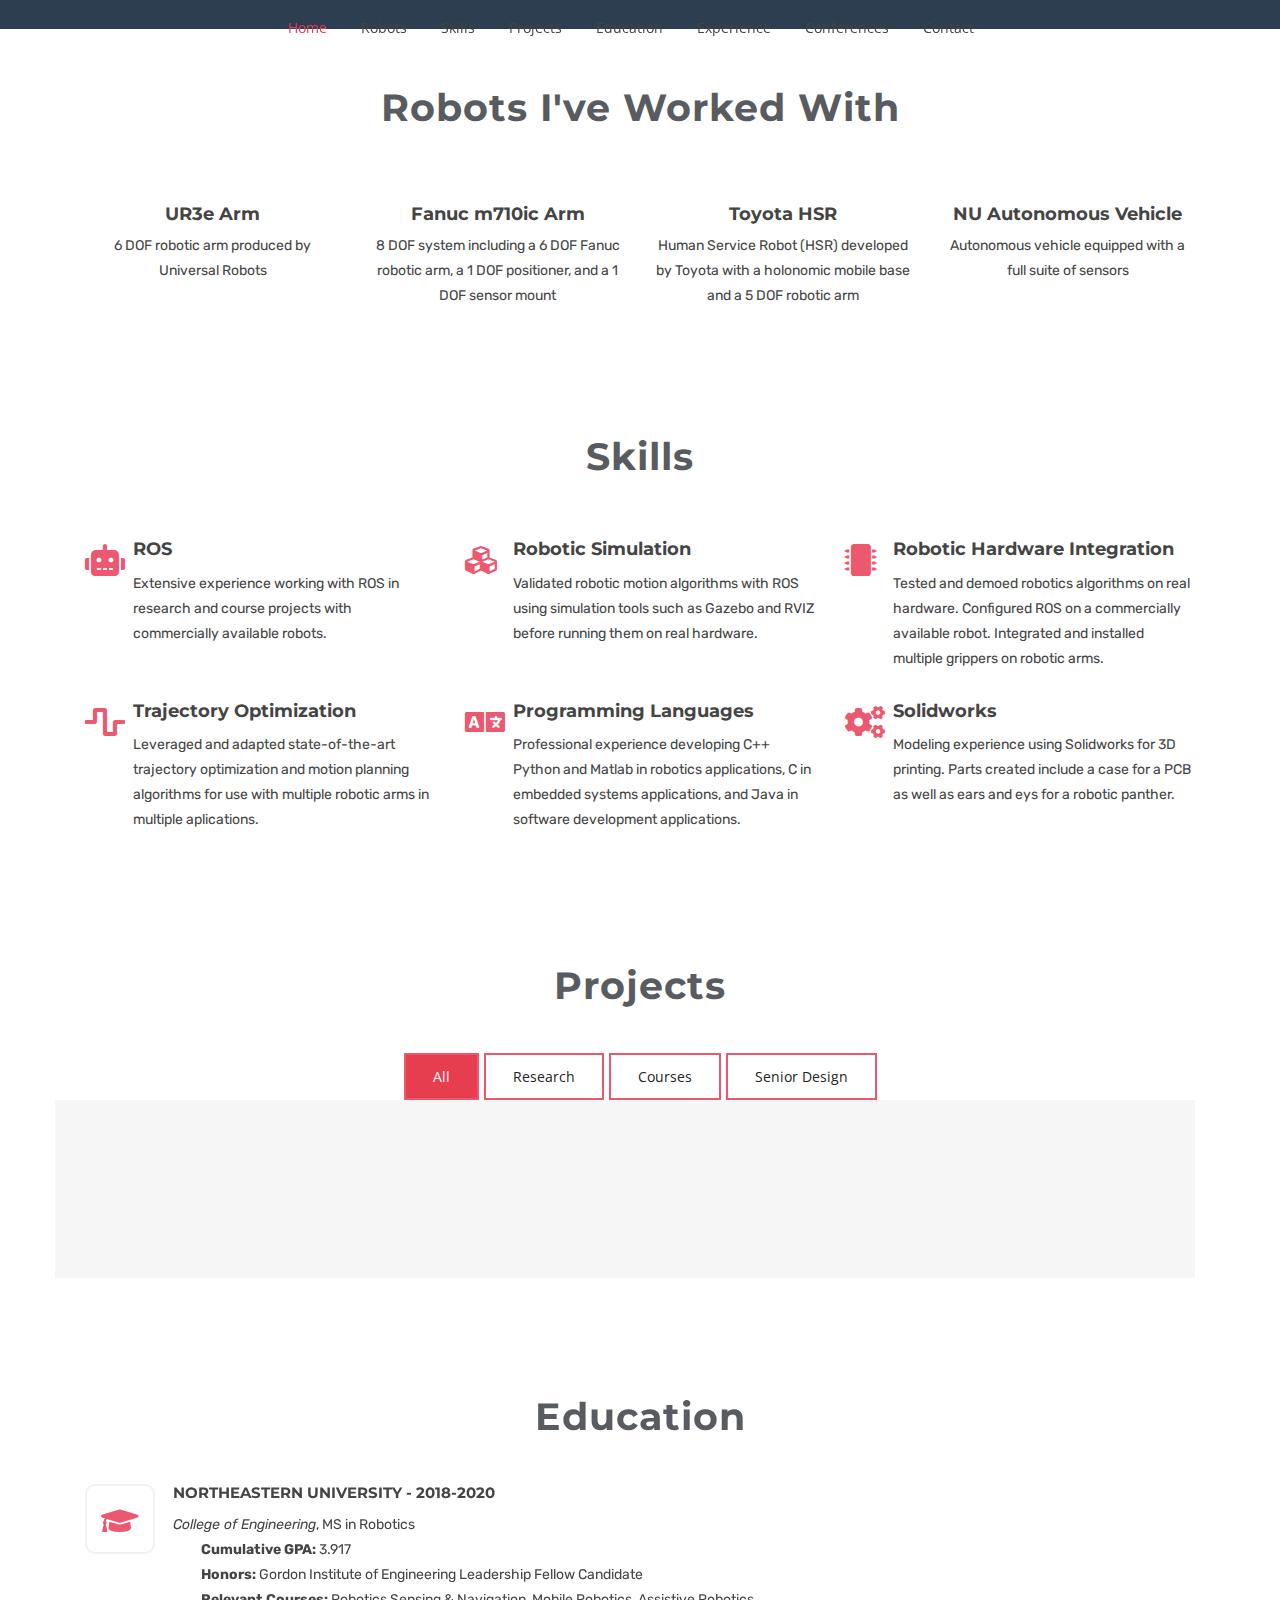
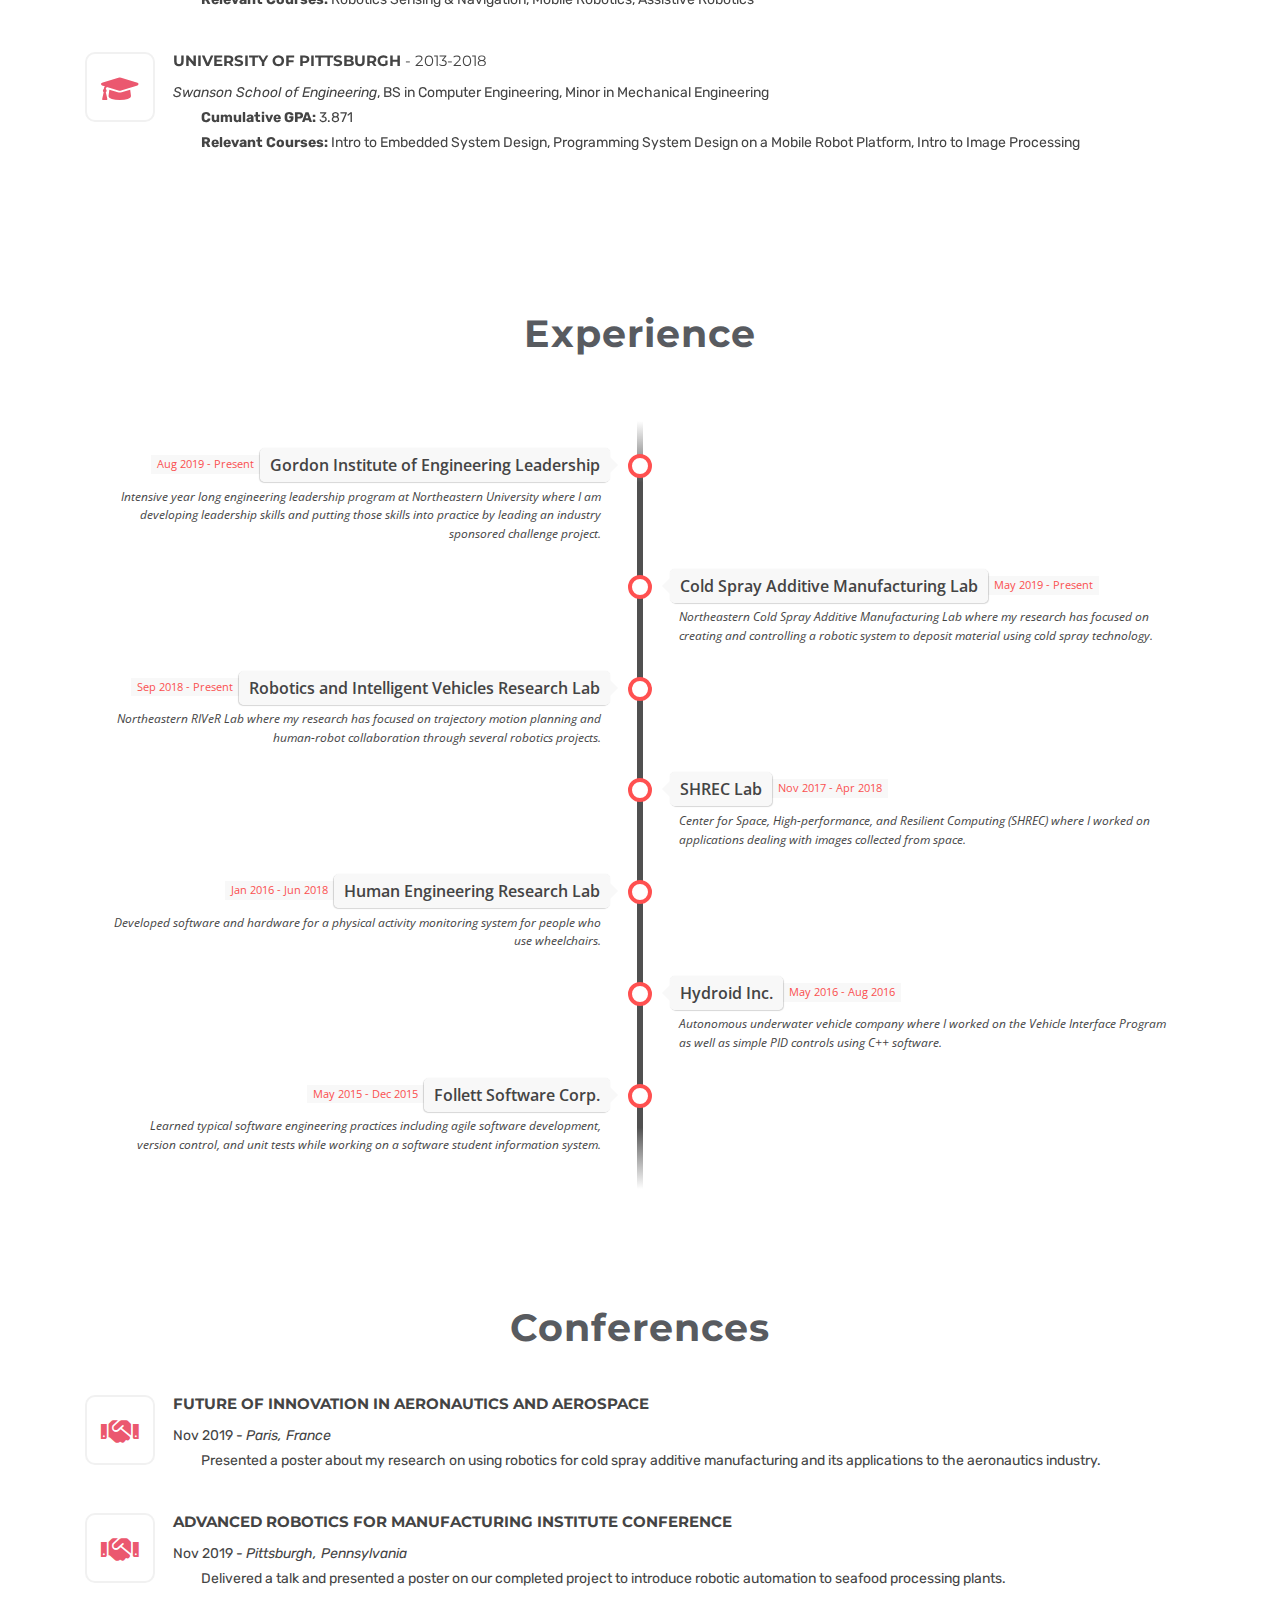
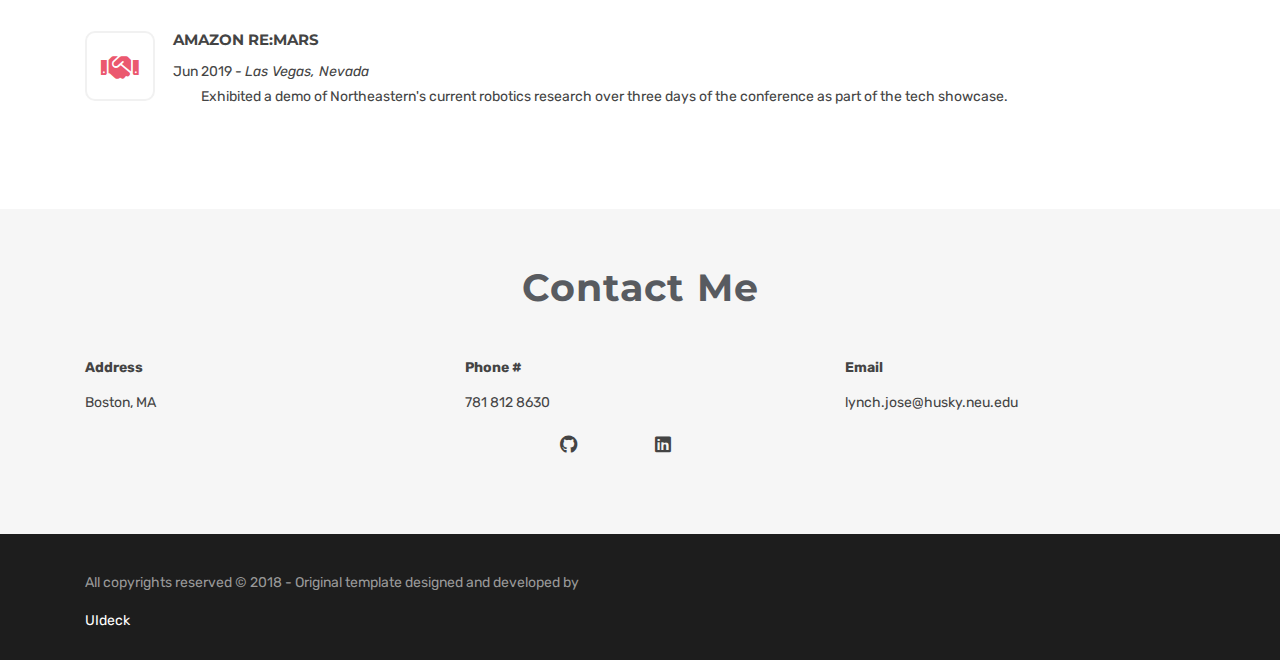
==== commit e627a469: "Added conferences + CS lab to experience" ====
--- a/index.html
+++ b/index.html
@@ -82,6 +82,11 @@
                 </a>
               </li>
               <li class="nav-item">
+                <a class="nav-link" href="#conferences">
+                  Conferences
+                </a>
+              </li>
+              <li class="nav-item">
                 <a class="nav-link" href="#contact">
                   Contact
                 </a>
@@ -120,6 +125,11 @@
           <li>
             <a class="page-scroll" href="#work">
               Experience
+            </a>
+          </li>
+          <li class="nav-item">
+            <a class="nav-link" href="#conferences">
+              Conferences
             </a>
           </li>
           <li>
@@ -304,7 +314,7 @@
               <div class="service-content">
                 <h4>Solidworks</h4>
                 <p>
-                  Modeling experience using Solidworks for 3D printing. Parts created include a case for a PCB as well as ears abd eys for a robotic panther.
+                  Modeling experience using Solidworks for 3D printing. Parts created include a case for a PCB as well as ears and eys for a robotic panther.
                 </p>
               </div>
             </div>
@@ -355,6 +365,28 @@
             <div class="col-lg-4 col-md-6 col-xs-12 mix research">
               <div class="portfolio-item">
                 <div class="portfolio-img">
+                  <img src="img/thumbnail/fanuc_proj_thumbnail.JPG" alt="" />
+                </div>
+                <div class="portfoli-content">
+                  <div class="sup-desc-wrap">
+                    <div class="sup-desc-inner">
+                      <div class="sup-link">
+                        <a class="left-link" href="cs.html"><i class="fa fa-industry"></i></a>
+                      </div>
+                      <div class="sup-meta-wrap">
+                        <a class="sup-title" href="cs.html">
+                          <h4>Cold Spray Additive Manufacturing</h4>
+                        </a>
+                        <p class="sup-description">Developing a Fanuc industrial arm to use the cold spray additive manufacturing process to turn CAD models into 3D printed parts </p>
+                      </div>
+                    </div>
+                  </div>
+                </div>
+              </div>
+            </div>
+            <div class="col-lg-4 col-md-6 col-xs-12 mix research">
+              <div class="portfolio-item">
+                <div class="portfolio-img">
                   <img src="img/thumbnail/fish_project_thumbnail.JPG" alt="" />
                 </div>
                 <div class="portfoli-content">
@@ -390,28 +422,6 @@
                           <h4>Human Support Robot (HSR)</h4>
                         </a>
                         <p class="sup-description">Used Toyota's HSR to pickup and sort objects as part of the 2019 Toyota Robotics Institute Tidy-up Challenge.</p>
-                      </div>
-                    </div>
-                  </div>
-                </div>
-              </div>
-            </div>
-            <div class="col-lg-4 col-md-6 col-xs-12 mix research">
-              <div class="portfolio-item">
-                <div class="portfolio-img">
-                  <img src="img/thumbnail/fanuc_proj_thumbnail.JPG" alt="" />
-                </div>
-                <div class="portfoli-content">
-                  <div class="sup-desc-wrap">
-                    <div class="sup-desc-inner">
-                      <div class="sup-link">
-                        <a class="left-link" href="cs.html"><i class="fa fa-industry"></i></a>
-                      </div>
-                      <div class="sup-meta-wrap">
-                        <a class="sup-title" href="cs.html">
-                          <h4>Cold Spray Additive Manufacturing</h4>
-                        </a>
-                        <p class="sup-description">Developing a Fanuc industrial arm to use the cold spray additive manufacturing process to turn CAD models into 3D printed parts </p>
                       </div>
                     </div>
                   </div>
@@ -560,7 +570,7 @@
 
           <!-- https://www.ostraining.com/blog/coding/creating-icons-with-css/ -->
         	<!-- Item 1 -->
-        	<li>
+          <li>
         		<div class="direction-l">
         			<div class="flag-wrapper">
         				<span class="flag"><a href="https://www.northeastern.edu/gordonleadership/" target="_blank">Gordon Institute of Engineering Leadership</a></span>
@@ -574,17 +584,28 @@
           <li>
         		<div class="direction-r">
         			<div class="flag-wrapper">
+        				<span class="flag"><a href="https://www.northeastern.edu/kostas/" target="_blank">Cold Spray Additive Manufacturing Lab</a></span>
+        				<span class="time-wrapper"><span class="time">May 2019 - Present</span></span>
+        			</div>
+        			<div class="desc">Northeastern Cold Spray Additive Manufacturing Lab where my research has focused on creating and controlling a robotic system to
+              deposit material using cold spray technology. </div>
+        		</div>
+        	</li>
+
+          <li>
+        		<div class="direction-l">
+        			<div class="flag-wrapper">
         				<span class="flag"><a href="http://robot.neu.edu/" target="_blank">Robotics and Intelligent Vehicles Research Lab</a></span>
         				<span class="time-wrapper"><span class="time">Sep 2018 - Present</span></span>
         			</div>
-        			<div class="desc">Northeastern RIVeR Lab where my research has focused on trajectory motion planning and human-robot interaction through several
+        			<div class="desc">Northeastern RIVeR Lab where my research has focused on trajectory motion planning and human-robot collaboration through several
                 robotics projects. </div>
         		</div>
         	</li>
 
         	<!-- Item 2 -->
         	<li>
-        		<div class="direction-l">
+        		<div class="direction-r">
         			<div class="flag-wrapper">
         				<span class="flag"><a href="http://nsf-shrec.org/" target="_blank">SHREC Lab</a></span>
         				<span class="time-wrapper"><span class="time">Nov 2017 - Apr 2018</span></span>
@@ -595,7 +616,7 @@
 
         	<!-- Item 3 -->
         	<li>
-        		<div class="direction-r">
+        		<div class="direction-l">
         			<div class="flag-wrapper">
         				<span class="flag"><a href="https://www.herl.pitt.edu/" target="_blank">Human Engineering Research Lab</a></span>
         				<span class="time-wrapper"><span class="time">Jan 2016 - Jun 2018</span></span>
@@ -606,7 +627,7 @@
 
           <!-- Item 4 -->
         	<li>
-        		<div class="direction-l">
+        		<div class="direction-r">
         			<div class="flag-wrapper">
         				<span class="flag"><a href="https://www.hydroid.com/" target="_blank">Hydroid Inc.</a></span>
         				<span class="time-wrapper"><span class="time">May 2016 - Aug 2016</span></span>
@@ -617,7 +638,7 @@
 
           <!-- Item 5 -->
         	<li>
-        		<div class="direction-r">
+        		<div class="direction-l">
         			<div class="flag-wrapper">
         				<span class="flag"><a href="https://www.follettlearning.com" target="_blank">Follett Software Corp.</a></span>
         				<span class="time-wrapper"><span class="time">May 2015 - Dec 2015</span></span>
@@ -625,14 +646,80 @@
         			<div class="desc">Learned typical software engineering practices including agile software development, version control, and unit tests while working on a software student information system.</div>
         		</div>
         	</li>
-
         </ul>
-
-
         </div>
       </div>
     </div>
     <!-- Work Experience Section End -->
+
+    <div id="conferences" class="section-padding">
+      <div class="container">
+        <div class="row">
+          <div class="col-md-12">
+            <h2 class="section-title wow fadeInDown animated" data-wow-delay="0.3s">Conferences</h2>
+          </div>
+        </div>
+
+        <!-- Paris -->
+        <div class="row">
+          <!-- Start featured -->
+          <div class="col-md-12">
+            <div class="featured-box-item">
+              <div class="featured-icon">
+                <i class="fa fa-handshake"></i>
+              </div>
+              <div class="featured-content">
+                <h4>Future of Innovation in Aeronautics and Aerospace</h4>
+                <p>Nov 2019 - <i>Paris, France</i></br>
+                   &emsp;&emsp;Presented a poster about my research on using robotics for cold spray additive manufacturing and its applications to the aeronautics industry.
+              </div>
+            </div>
+          </div>
+          <!-- End featured -->
+
+        </div>
+
+        <!-- Pittsburgh -->
+        <div class="row">
+          <!-- Start featured -->
+          <div class="col-md-12">
+            <div class="featured-box-item">
+              <div class="featured-icon">
+                <i class="fa fa-handshake"></i>
+              </div>
+              <div class="featured-content">
+                <h4>Advanced Robotics for Manufacturing Institute Conference</h4>
+                <p>Nov 2019 - <i>Pittsburgh, Pennsylvania</i></br>
+                   &emsp;&emsp;Delivered a talk and presented a poster on our completed project to introduce robotic automation to seafood processing plants.
+              </div>
+            </div>
+          </div>
+          <!-- End featured -->
+
+        </div>
+
+        <!-- Northeastern -->
+        <div class="row">
+          <!-- Start featured -->
+          <div class="col-md-12">
+            <div class="featured-box-item">
+              <div class="featured-icon">
+                <i class="fa fa-handshake"></i>
+              </div>
+              <div class="featured-content">
+                <h4>Amazon re:MARS</h4>
+                <p>Jun 2019 - <i>Las Vegas, Nevada</i></br>
+                   &emsp;&emsp;Exhibited a demo of Northeastern's current robotics research over three days of the conference as part of the tech showcase.
+              </div>
+            </div>
+          </div>
+          <!-- End featured -->
+
+        </div>
+
+      </div>
+    </div>
+
 
     <!-- Contact Form Section Start -->
     <section id="about" class="contact-form section-padding">
@@ -696,7 +783,7 @@
         <div class="container">
           <div class="row">
             <div class="col-lg-6 col-md-6 col-xs-12">
-              <p class="copyright-text">All copyrights reserved © 2018 - Designed &amp; Template developed by <a rel="nofollow" href="https://uideck.com">UIdeck</a>
+              <p class="copyright-text">All copyrights reserved © 2018 - Original template designed and developed by <a rel="nofollow" href="https://uideck.com">UIdeck</a>
               </p>
             </div>
           </div>
--- a/css/timeline.css
+++ b/css/timeline.css
@@ -13,7 +13,7 @@
 
 .timeline {
   position: relative;
-  width: 860px;
+  width: 1060px;
   margin: 0 auto;
   margin-top: 20px;
   padding: 1em 0;
@@ -54,14 +54,14 @@
 
 .direction-l {
   position: relative;
-  width: 400px;
+  width: 500px;
   float: left;
   text-align: right;
 }
 
 .direction-r {
   position: relative;
-  width: 400px;
+  width: 500px;
   float: right;
 }
 
@@ -97,7 +97,7 @@
 .direction-l .flag:before,
 .direction-r .flag:before {
   position: absolute;
-  top: 64%;
+  top: 47%;
   right: -42px;
   content: ' ';
   display: block;
@@ -177,9 +177,24 @@
   margin: 1em 0 0 0.75em;
 }
 
+.direction-l a {
+  color: #444;
+}
+
+.direction-l a:hover {
+  color: #EB586F;
+}
+
+.direction-r a {
+  color: #444;
+}
+
+.direction-r a:hover {
+  color: #EB586F;
+}
 /* ================ Timeline Media Queries ================ */
 
-@media screen and (max-width: 660px) {
+@media screen and (max-width: 1200px) {
 
 .timeline {
  	width: 100%;
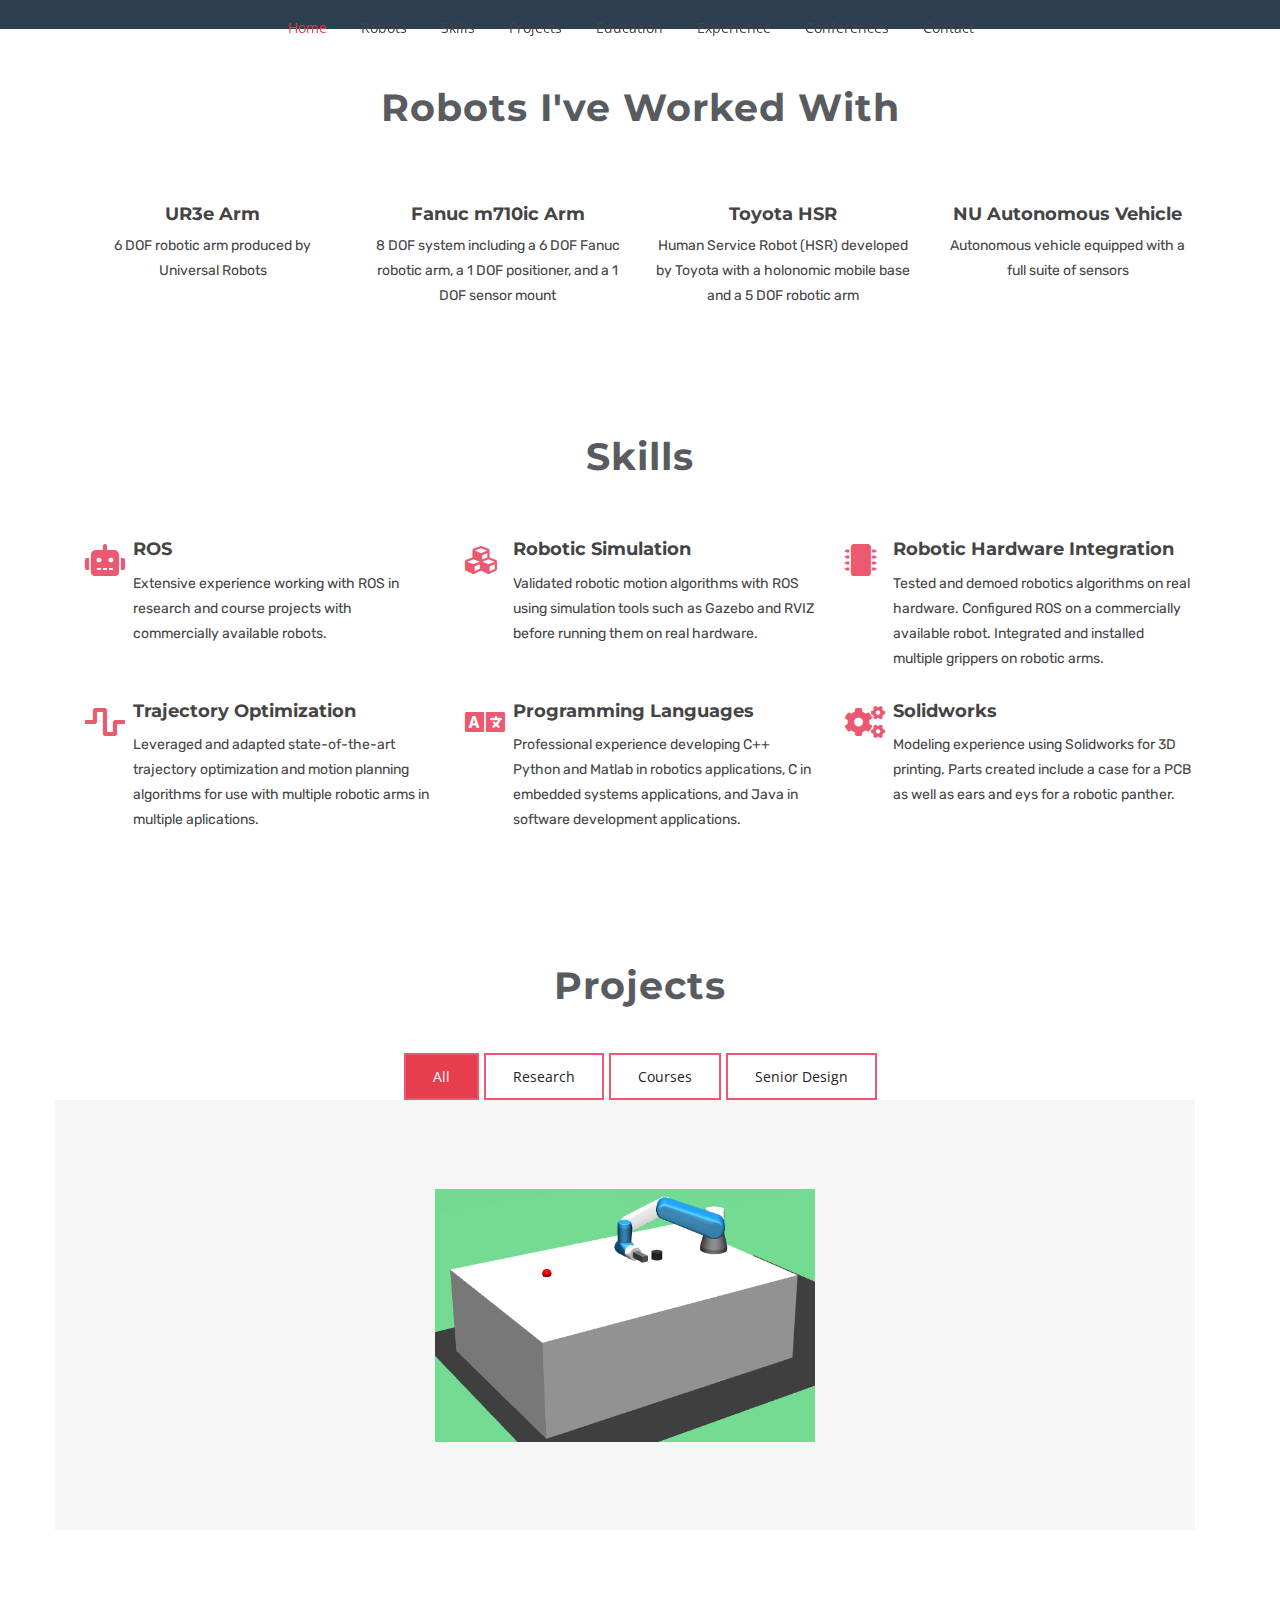
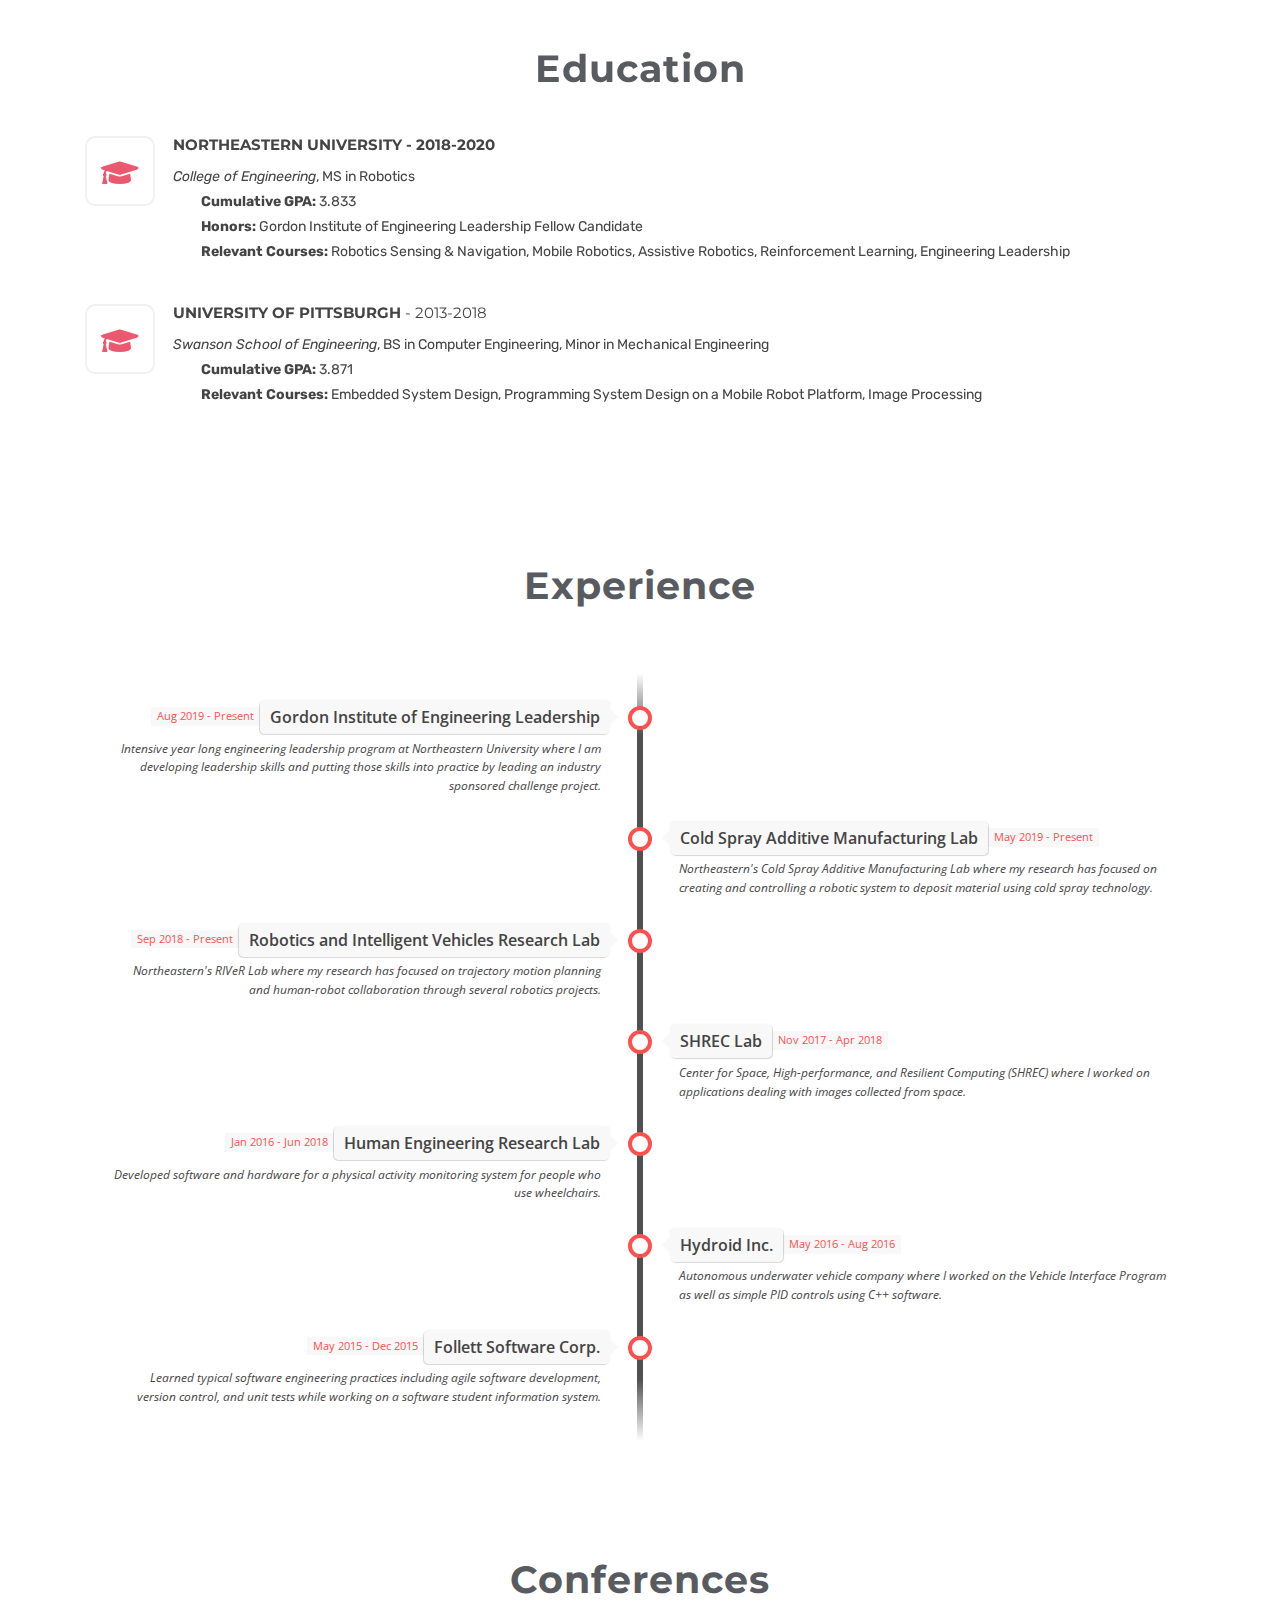
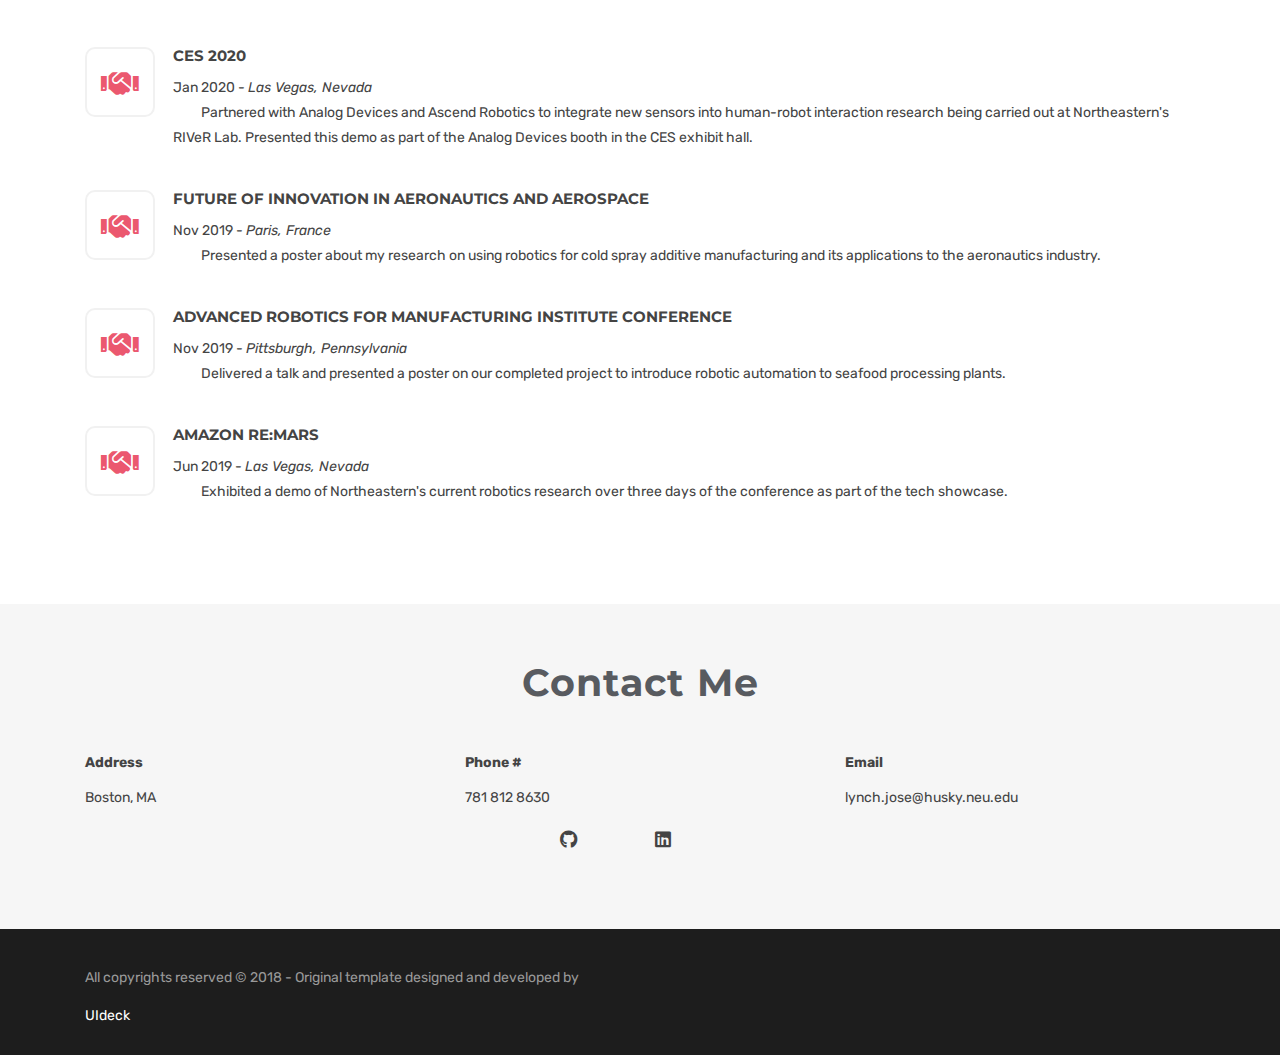
==== commit 0e6ad4dd: "Fall semester updates" ====
--- a/index.html
+++ b/index.html
@@ -1,4 +1,4 @@
-<!DOCTYPE html>
+ <!DOCTYPE html>
 <html lang="en">
   <head>
     <!-- Required meta tags -->
@@ -428,6 +428,52 @@
                 </div>
               </div>
             </div>
+            <div class="col-lg-4 col-md-6 col-xs-12 mix research">
+              <div class="portfolio-item">
+                <div class="portfolio-img">
+                  <img src="img/thumbnail/ces_thumbnail.png" alt="" />
+                </div>
+                <div class="portfoli-content">
+                  <div class="sup-desc-wrap">
+                    <div class="sup-desc-inner">
+                      <div class="sup-link">
+                        <a class="left-link" href="CES.html"><i class="fa fa-cogs"></i></a>
+                      </div>
+                      <div class="sup-meta-wrap">
+                        <a class="sup-title" href="CES.html">
+                          <h4>CES 2020 Demo</h4>
+                        </a>
+                        <p class="sup-description">Partnered with Analog Devices to showcase their time of flight technology by integrating new sensors
+                          into Northeastern's robotics research as part of a demo presented at CES 2020.</p>
+                      </div>
+                    </div>
+                  </div>
+                </div>
+              </div>
+            </div>
+            <div class="col-lg-4 col-md-6 col-xs-12 mix course">
+              <div class="portfolio-item">
+                <div class="portfolio-img">
+                  <img src="img/thumbnail/reinforcement_learning_thumbnail.png" alt="" />
+                </div>
+                <div class="portfoli-content">
+                  <div class="sup-desc-wrap">
+                    <div class="sup-desc-inner">
+                      <div class="sup-link">
+                        <a class="left-link" href="RL.html"><i class="fa fa-book"></i></a>
+                      </div>
+                      <div class="sup-meta-wrap">
+                        <a class="sup-title" href="RL.html">
+                          <h4>Reinforcement Learning for Robotics</h4>
+                        </a>
+                        <p class="sup-description">Reinforcement Learning course project to apply reinforcement learning to a real-life robotic problem to teach
+                        a robotic arm how to slide objects across a table.</p>
+                      </div>
+                    </div>
+                  </div>
+                </div>
+              </div>
+            </div>
             <div class="col-lg-4 col-md-6 col-xs-12 mix course">
               <div class="portfolio-item">
                 <div class="portfolio-img">
@@ -521,9 +567,9 @@
               <div class="featured-content">
                 <h4>Northeastern University - 2018-2020</h4>
                 <p><i>College of Engineering</i>, MS in Robotics</br>
-                   &emsp;&emsp;<strong>Cumulative GPA:</strong> 3.917</br>
+                   &emsp;&emsp;<strong>Cumulative GPA:</strong> 3.833</br>
                    &emsp;&emsp;<strong>Honors:</strong> Gordon Institute of Engineering Leadership Fellow Candidate</br>
-                   &emsp;&emsp;<strong>Relevant Courses:</strong> Robotics Sensing & Navigation, Mobile Robotics, Assistive Robotics</p>
+                   &emsp;&emsp;<strong>Relevant Courses:</strong> Robotics Sensing & Navigation, Mobile Robotics, Assistive Robotics, Reinforcement Learning, Engineering Leadership</p>
               </div>
             </div>
           </div>
@@ -543,7 +589,7 @@
                 <h4>University of Pittsburgh<span class='notbold'> - 2013-2018</span></h4>
                 <p><i>Swanson School of Engineering</i>, BS in Computer Engineering, Minor in Mechanical Engineering</br>
                    &emsp;&emsp;<strong>Cumulative GPA:</strong> 3.871</br>
-                   &emsp;&emsp;<strong>Relevant Courses:</strong> Intro to Embedded System Design, Programming System Design on a Mobile Robot Platform, Intro to Image Processing</p>
+                   &emsp;&emsp;<strong>Relevant Courses:</strong> Embedded System Design, Programming System Design on a Mobile Robot Platform, Image Processing</p>
               </div>
             </div>
           </div>
@@ -587,7 +633,7 @@
         				<span class="flag"><a href="https://www.northeastern.edu/kostas/" target="_blank">Cold Spray Additive Manufacturing Lab</a></span>
         				<span class="time-wrapper"><span class="time">May 2019 - Present</span></span>
         			</div>
-        			<div class="desc">Northeastern Cold Spray Additive Manufacturing Lab where my research has focused on creating and controlling a robotic system to
+        			<div class="desc">Northeastern's Cold Spray Additive Manufacturing Lab where my research has focused on creating and controlling a robotic system to
               deposit material using cold spray technology. </div>
         		</div>
         	</li>
@@ -598,7 +644,7 @@
         				<span class="flag"><a href="http://robot.neu.edu/" target="_blank">Robotics and Intelligent Vehicles Research Lab</a></span>
         				<span class="time-wrapper"><span class="time">Sep 2018 - Present</span></span>
         			</div>
-        			<div class="desc">Northeastern RIVeR Lab where my research has focused on trajectory motion planning and human-robot collaboration through several
+        			<div class="desc">Northeastern's RIVeR Lab where my research has focused on trajectory motion planning and human-robot collaboration through several
                 robotics projects. </div>
         		</div>
         	</li>
@@ -658,6 +704,26 @@
           <div class="col-md-12">
             <h2 class="section-title wow fadeInDown animated" data-wow-delay="0.3s">Conferences</h2>
           </div>
+        </div>
+
+        <!-- CES -->
+        <div class="row">
+          <!-- Start featured -->
+          <div class="col-md-12">
+            <div class="featured-box-item">
+              <div class="featured-icon">
+                <i class="fa fa-handshake"></i>
+              </div>
+              <div class="featured-content">
+                <h4>CES 2020</h4>
+                <p>Jan 2020 - <i>Las Vegas, Nevada</i></br>
+                   &emsp;&emsp;Partnered with Analog Devices and Ascend Robotics to integrate new sensors into human-robot interaction research being carried out at
+                   Northeastern's RIVeR Lab. Presented this demo as part of the Analog Devices booth in the CES exhibit hall.
+              </div>
+            </div>
+          </div>
+          <!-- End featured -->
+
         </div>
 
         <!-- Paris -->
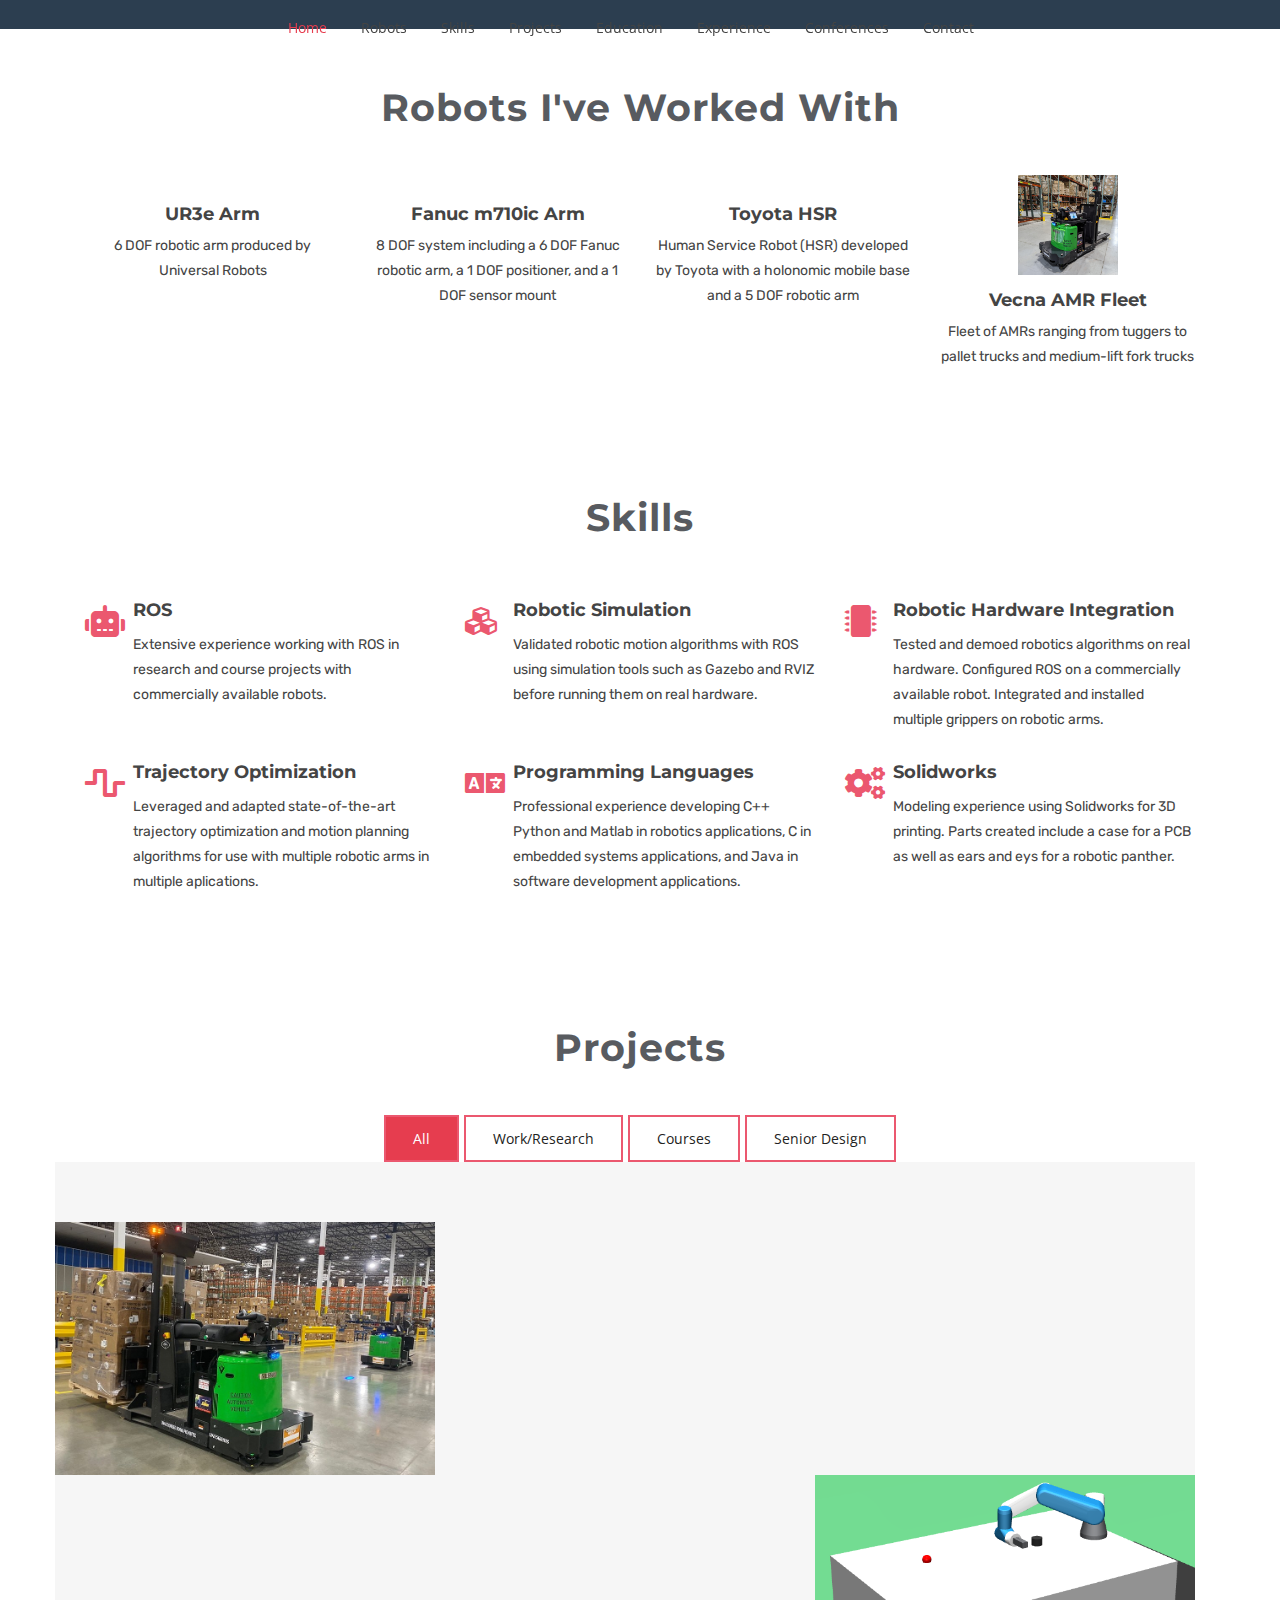
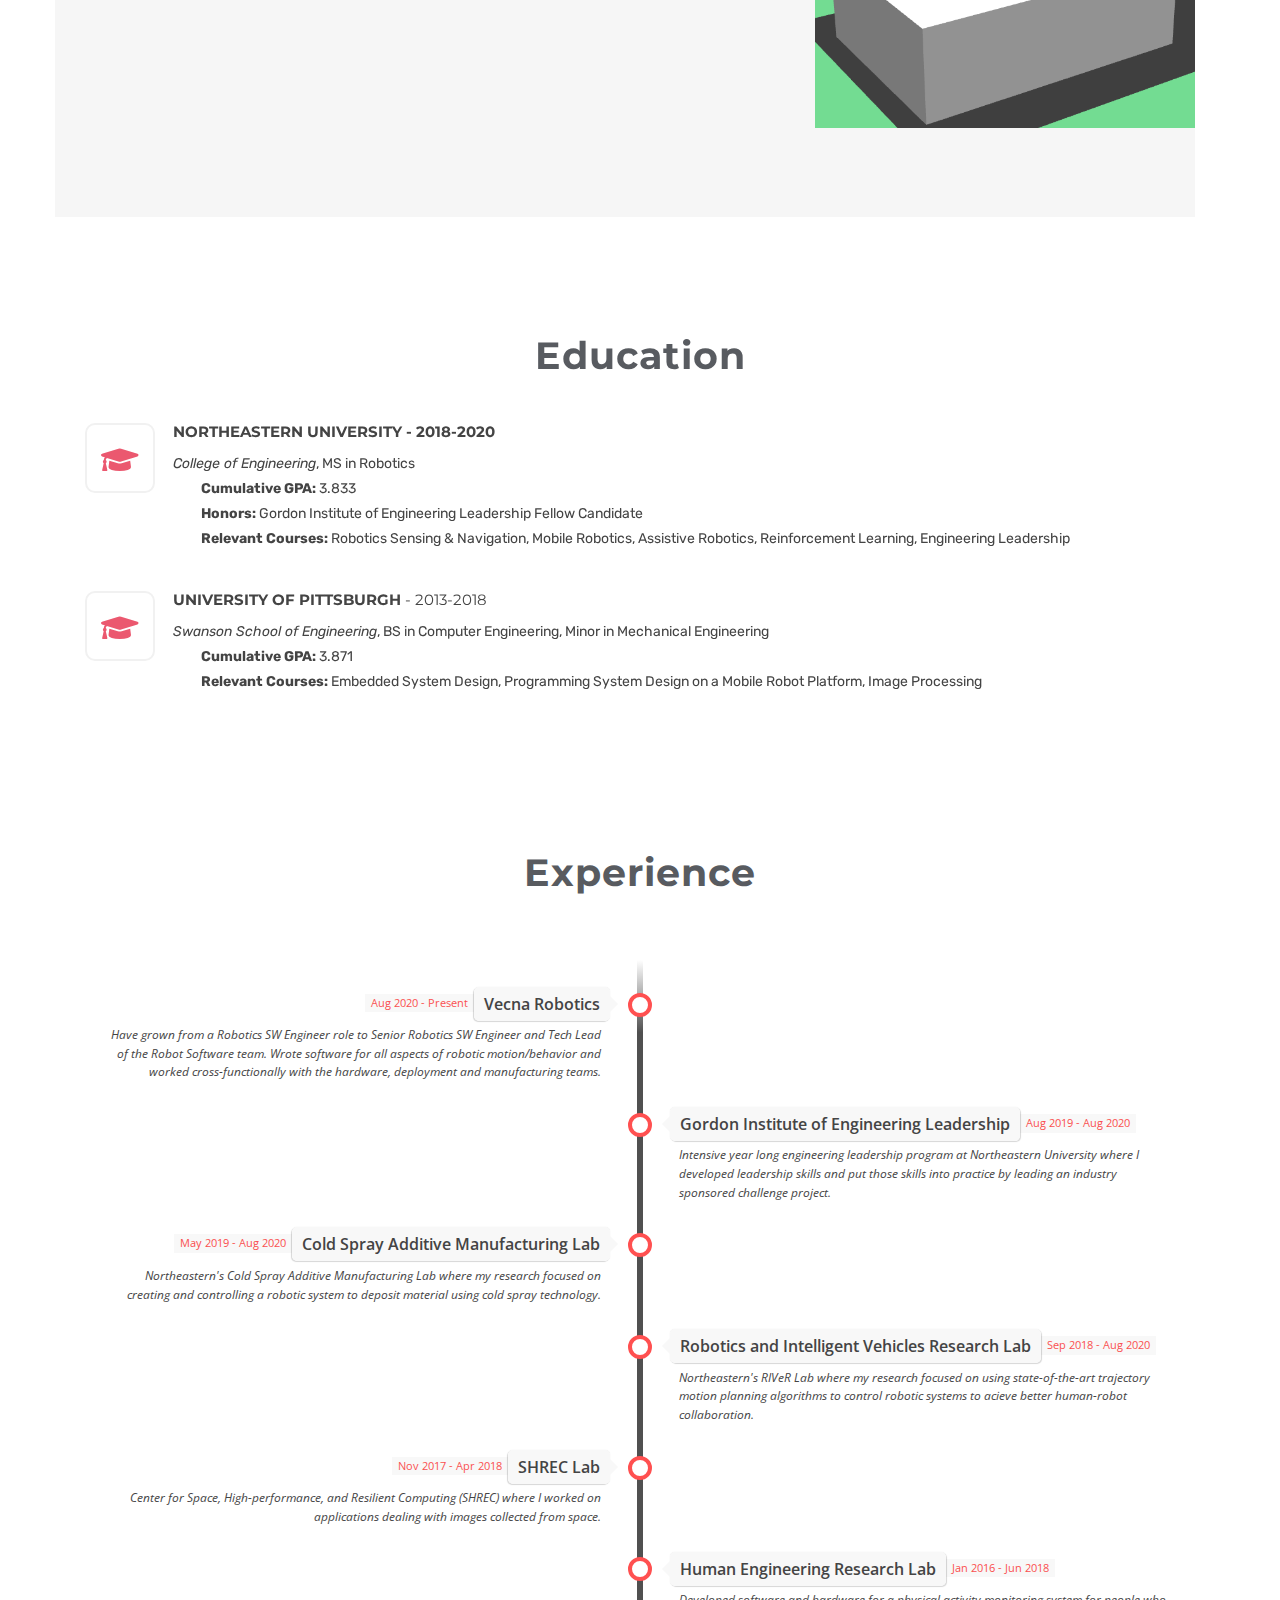
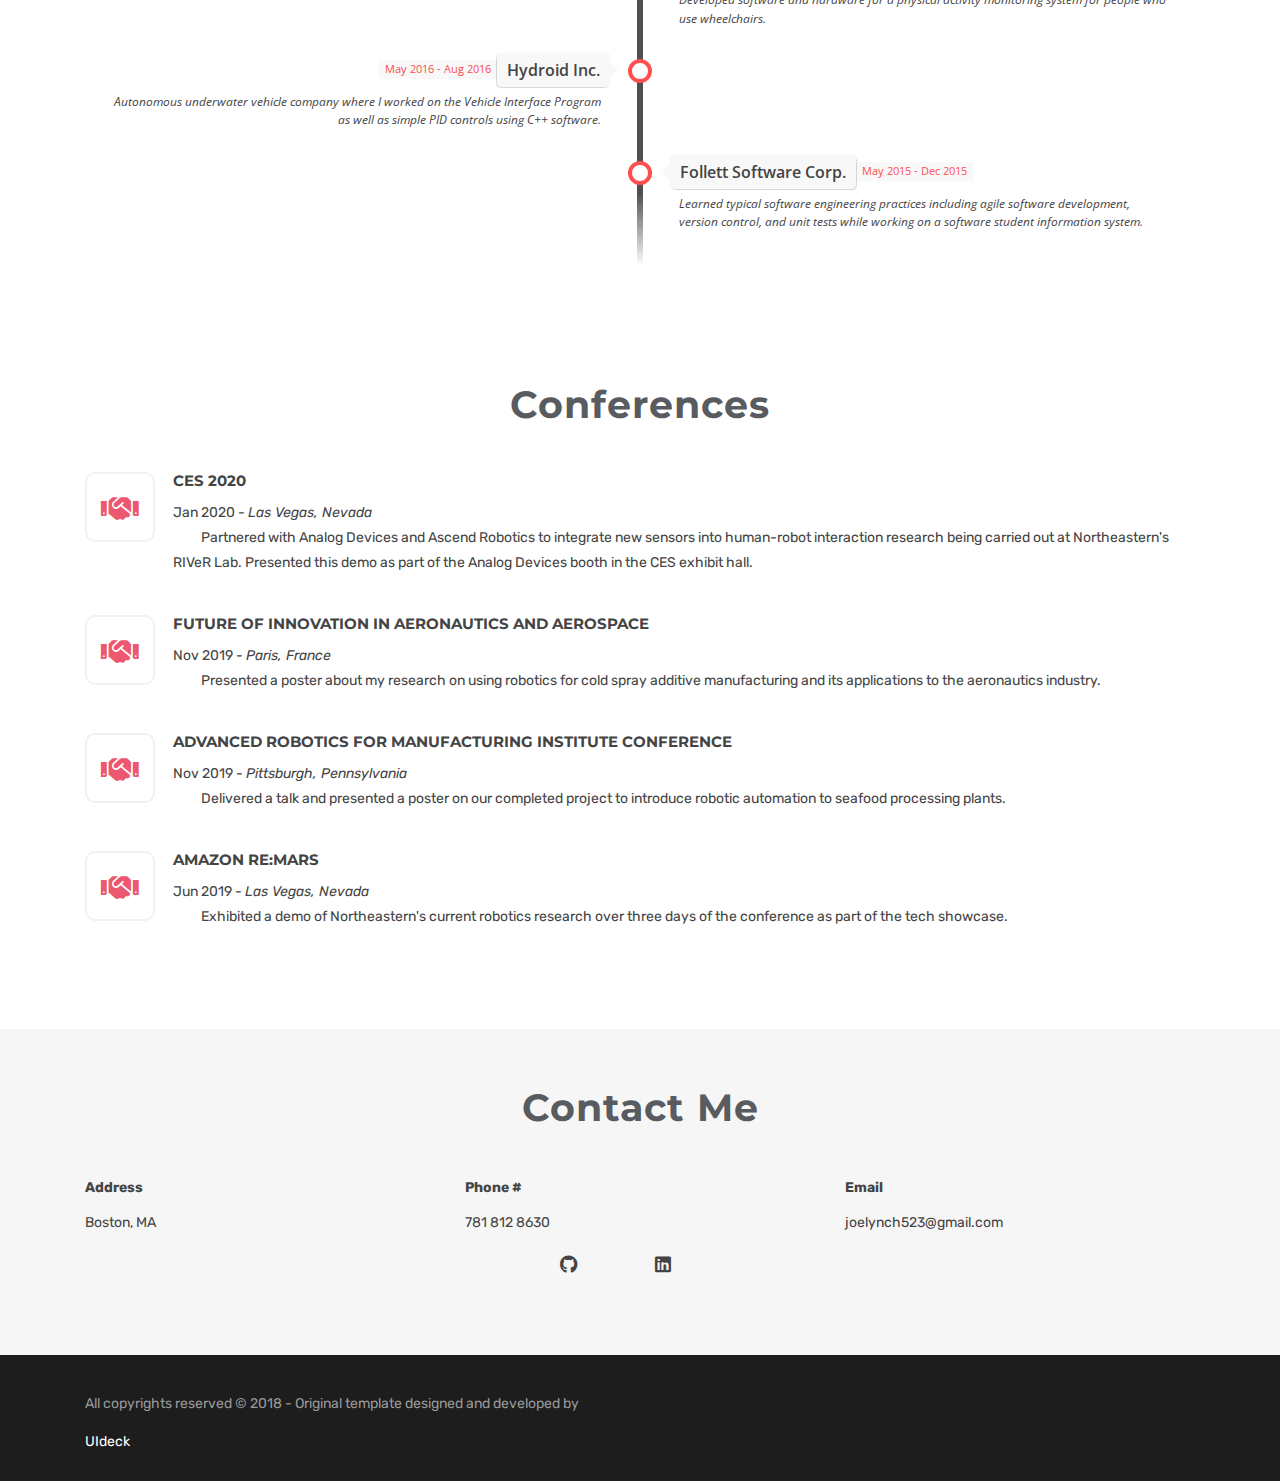
==== commit a5005fbb: "add vecna experience" ====
--- a/index.html
+++ b/index.html
@@ -158,8 +158,9 @@
                     <div class="carousel-caption" style="">
                       <h3 class="slide-title animated fadeInDown"><span>Joseph Lynch</span></h3>
                       <h5 class="slide-text animated fadeIn">MS Robotics  &nbsp;|&nbsp;  BS Computer Engineering  &nbsp;|&nbsp;  Minor Mechanical Engineering
-                        <br><br>Searching for a job in the robotics industry with a focus on motion/path planning</h5>
-                      <a href="#" onclick="window.open('/documents/Joseph_Lynch_Resume.pdf')" class="btn btn-lg btn-common animated fadeInUp">Download Resume</a> <!-- TODO: Add link to download -->
+                        <br><br>Passionate robotics software engineer with a proven track record of
+                        <br><br> driving innovation, automating critical processes, and optimizing robotics systems.</h5>
+                      <a href="#" onclick="window.open('/documents/Joseph_Lynch_Resume.pdf')" class="btn btn-lg btn-common animated fadeInUp">Download Resume</a>
                     </div>
                   </div>
                 </div>
@@ -205,9 +206,9 @@
           </div>
           <div class="col-lg-3 col-md-6 col-xs-12">
             <div class="about block text-center">
-              <img src="img/robots/nu_auto_vehicle_square.jpg" alt="">
-              <h5><a href="autonomouscar.html">NU Autonomous Vehicle</a></h5>
-              <p>Autonomous vehicle equipped with a full suite of sensors</p>
+              <img src="img/robots/vecna_amr_square.jpg" alt="">
+              <h5><a href="vecna.html">Vecna AMR Fleet</a></h5> <!-- TODO change link to vecna -->
+              <p>Fleet of AMRs ranging from tuggers to pallet trucks and medium-lift fork trucks</p>
             </div>
           </div>
         </div>
@@ -347,7 +348,7 @@
                 Research
               </a>-->
               <a class="filter btn btn-common" data-filter=".research">
-                Research
+                Work/Research
               </a>
               <a class="filter btn btn-common" data-filter=".course">
                 Courses
@@ -365,6 +366,28 @@
             <div class="col-lg-4 col-md-6 col-xs-12 mix research">
               <div class="portfolio-item">
                 <div class="portfolio-img">
+                  <img src="img/thumbnail/vecna_thumbnail.jpeg" alt="" />
+                </div>
+                <div class="portfoli-content">
+                  <div class="sup-desc-wrap">
+                    <div class="sup-desc-inner">
+                      <div class="sup-link">
+                        <a class="left-link" href="vecna.html"><i class="fa fa-industry"></i></a>
+                      </div>
+                      <div class="sup-meta-wrap">
+                        <a class="sup-title" href="vecna.html">
+                          <h4>Vecna Robotics</h4>
+                        </a>
+                        <p class="sup-description">Wrote software for autonomous vehicles that move pallet-sized loads around warehouses</p>
+                      </div>
+                    </div>
+                  </div>
+                </div>
+              </div>
+            </div>
+            <div class="col-lg-4 col-md-6 col-xs-12 mix research">
+              <div class="portfolio-item">
+                <div class="portfolio-img">
                   <img src="img/thumbnail/fanuc_proj_thumbnail.JPG" alt="" />
                 </div>
                 <div class="portfoli-content">
@@ -377,7 +400,7 @@
                         <a class="sup-title" href="cs.html">
                           <h4>Cold Spray Additive Manufacturing</h4>
                         </a>
-                        <p class="sup-description">Developing a Fanuc industrial arm to use the cold spray additive manufacturing process to turn CAD models into 3D printed parts </p>
+                        <p class="sup-description">Developed a Fanuc industrial arm to use the cold spray additive manufacturing process to turn CAD models into 3D printed parts </p>
                       </div>
                     </div>
                   </div>
@@ -619,39 +642,48 @@
           <li>
         		<div class="direction-l">
         			<div class="flag-wrapper">
+        				<span class="flag"><a href="https://www.vecnarobotics.com/" target="_blank">Vecna Robotics</a></span>
+        				<span class="time-wrapper"><span class="time">Aug 2020 - Present</span></span>
+        			</div>
+        			<div class="desc">Have grown from a Robotics SW Engineer role to Senior Robotics SW Engineer and Tech Lead of the Robot Software team. Wrote software for all aspects of robotic motion/behavior and worked cross-functionally with the hardware, deployment and manufacturing teams. </div>
+        		</div>
+        	</li>
+          <li>
+        		<div class="direction-r">
+        			<div class="flag-wrapper">
         				<span class="flag"><a href="https://www.northeastern.edu/gordonleadership/" target="_blank">Gordon Institute of Engineering Leadership</a></span>
-        				<span class="time-wrapper"><span class="time">Aug 2019 - Present</span></span>
+        				<span class="time-wrapper"><span class="time">Aug 2019 - Aug 2020</span></span>
         			</div>
-        			<div class="desc">Intensive year long engineering leadership program at Northeastern University where I am developing leadership skills and putting those skills
+        			<div class="desc">Intensive year long engineering leadership program at Northeastern University where I developed leadership skills and put those skills
               into practice by leading an industry sponsored challenge project.</div>
         		</div>
         	</li>
 
           <li>
-        		<div class="direction-r">
+        		<div class="direction-l">
         			<div class="flag-wrapper">
         				<span class="flag"><a href="https://www.northeastern.edu/kostas/" target="_blank">Cold Spray Additive Manufacturing Lab</a></span>
-        				<span class="time-wrapper"><span class="time">May 2019 - Present</span></span>
+        				<span class="time-wrapper"><span class="time">May 2019 - Aug 2020</span></span>
         			</div>
-        			<div class="desc">Northeastern's Cold Spray Additive Manufacturing Lab where my research has focused on creating and controlling a robotic system to
+        			<div class="desc">Northeastern's Cold Spray Additive Manufacturing Lab where my research focused on creating and controlling a robotic system to
               deposit material using cold spray technology. </div>
         		</div>
         	</li>
 
           <li>
-        		<div class="direction-l">
+        		<div class="direction-r">
         			<div class="flag-wrapper">
         				<span class="flag"><a href="http://robot.neu.edu/" target="_blank">Robotics and Intelligent Vehicles Research Lab</a></span>
-        				<span class="time-wrapper"><span class="time">Sep 2018 - Present</span></span>
+        				<span class="time-wrapper"><span class="time">Sep 2018 - Aug 2020</span></span>
         			</div>
-        			<div class="desc">Northeastern's RIVeR Lab where my research has focused on trajectory motion planning and human-robot collaboration through several
-                robotics projects. </div>
+        			<div class="desc">Northeastern's RIVeR Lab where my research focused on using state-of-the-art trajectory motion planning algorithms
+                to control robotic systems to acieve better human-robot collaboration. </div>
         		</div>
         	</li>
 
         	<!-- Item 2 -->
         	<li>
-        		<div class="direction-r">
+        		<div class="direction-l">
         			<div class="flag-wrapper">
         				<span class="flag"><a href="http://nsf-shrec.org/" target="_blank">SHREC Lab</a></span>
         				<span class="time-wrapper"><span class="time">Nov 2017 - Apr 2018</span></span>
@@ -662,7 +694,7 @@
 
         	<!-- Item 3 -->
         	<li>
-        		<div class="direction-l">
+        		<div class="direction-r">
         			<div class="flag-wrapper">
         				<span class="flag"><a href="https://www.herl.pitt.edu/" target="_blank">Human Engineering Research Lab</a></span>
         				<span class="time-wrapper"><span class="time">Jan 2016 - Jun 2018</span></span>
@@ -673,7 +705,7 @@
 
           <!-- Item 4 -->
         	<li>
-        		<div class="direction-r">
+        		<div class="direction-l">
         			<div class="flag-wrapper">
         				<span class="flag"><a href="https://www.hydroid.com/" target="_blank">Hydroid Inc.</a></span>
         				<span class="time-wrapper"><span class="time">May 2016 - Aug 2016</span></span>
@@ -684,7 +716,7 @@
 
           <!-- Item 5 -->
         	<li>
-        		<div class="direction-l">
+        		<div class="direction-r">
         			<div class="flag-wrapper">
         				<span class="flag"><a href="https://www.follettlearning.com" target="_blank">Follett Software Corp.</a></span>
         				<span class="time-wrapper"><span class="time">May 2015 - Dec 2015</span></span>
@@ -814,7 +846,7 @@
                 <p>781 812 8630</p>
           </div>
           <div class="col-lg-4 col-md-6 col-xs-12">
-              <p>lynch.jose@husky.neu.edu</p>
+              <p>joelynch523@gmail.com</p>
           </div>
         </div>
 
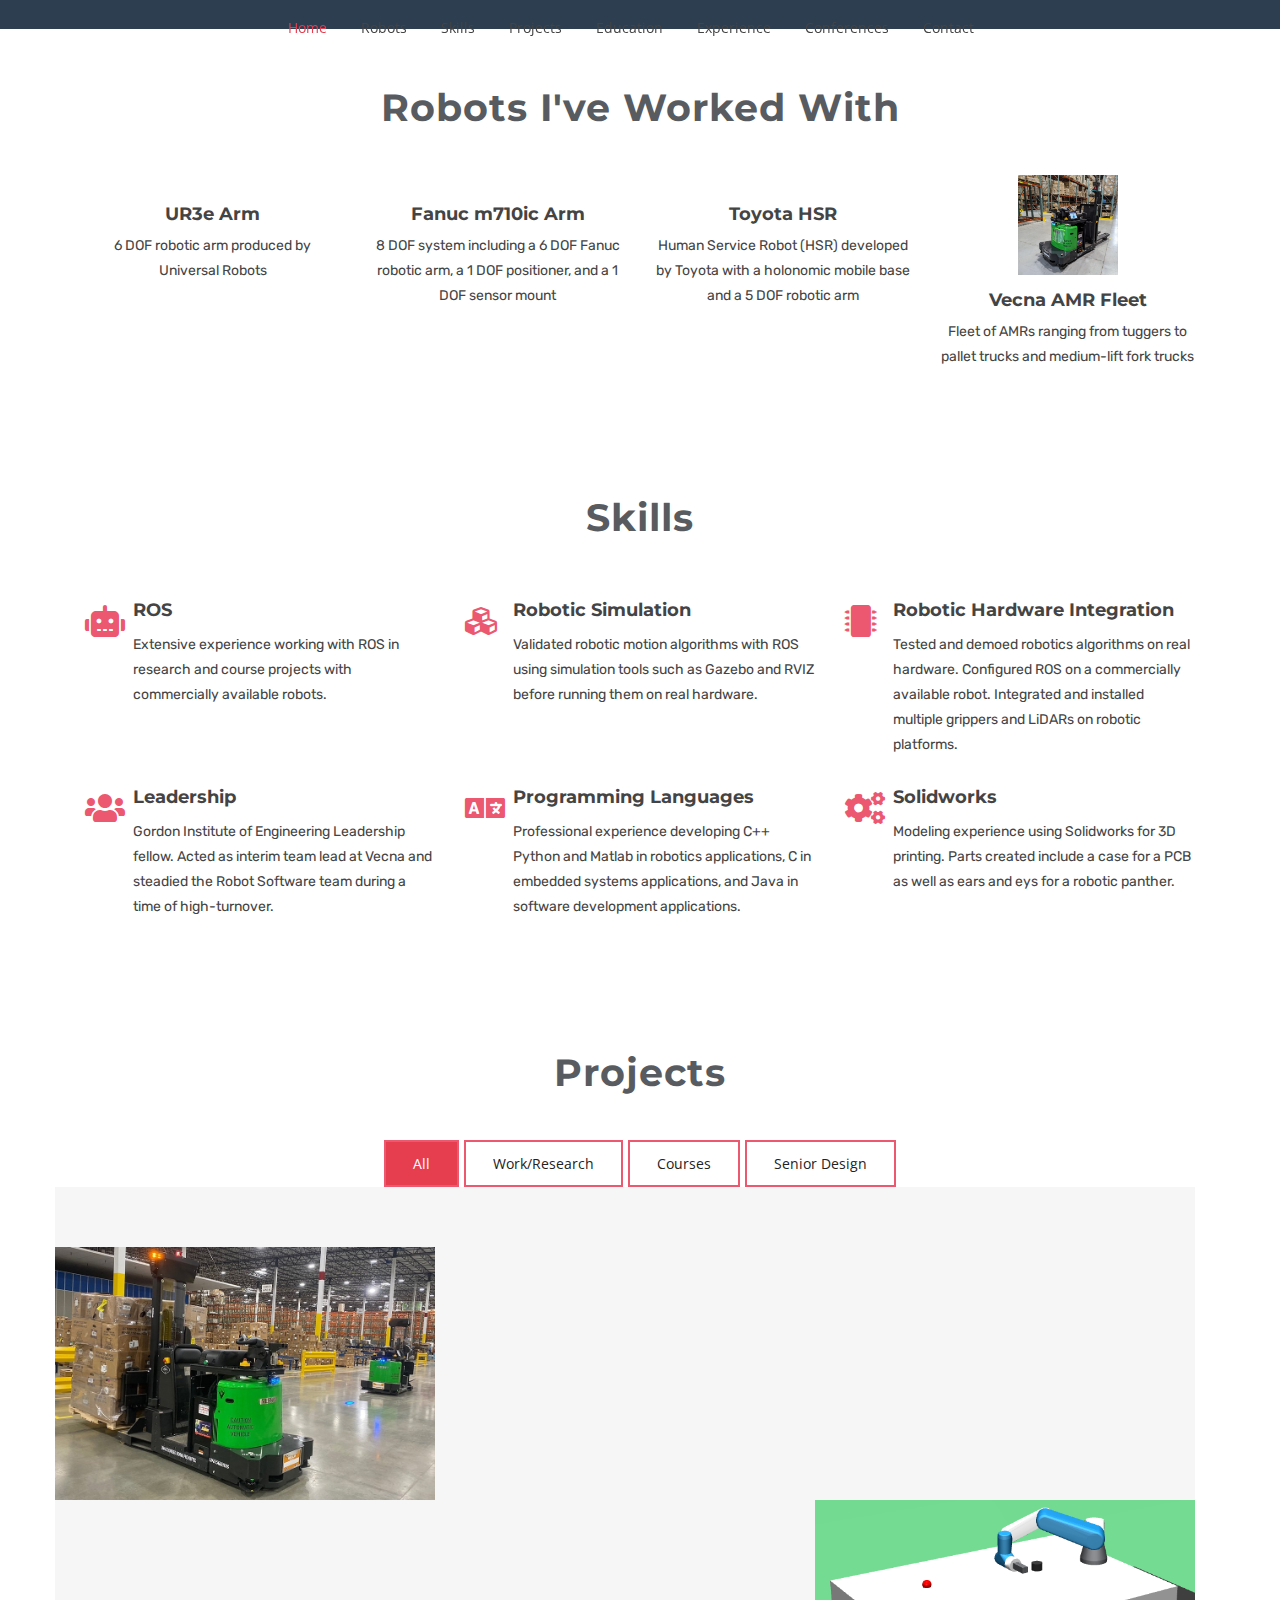
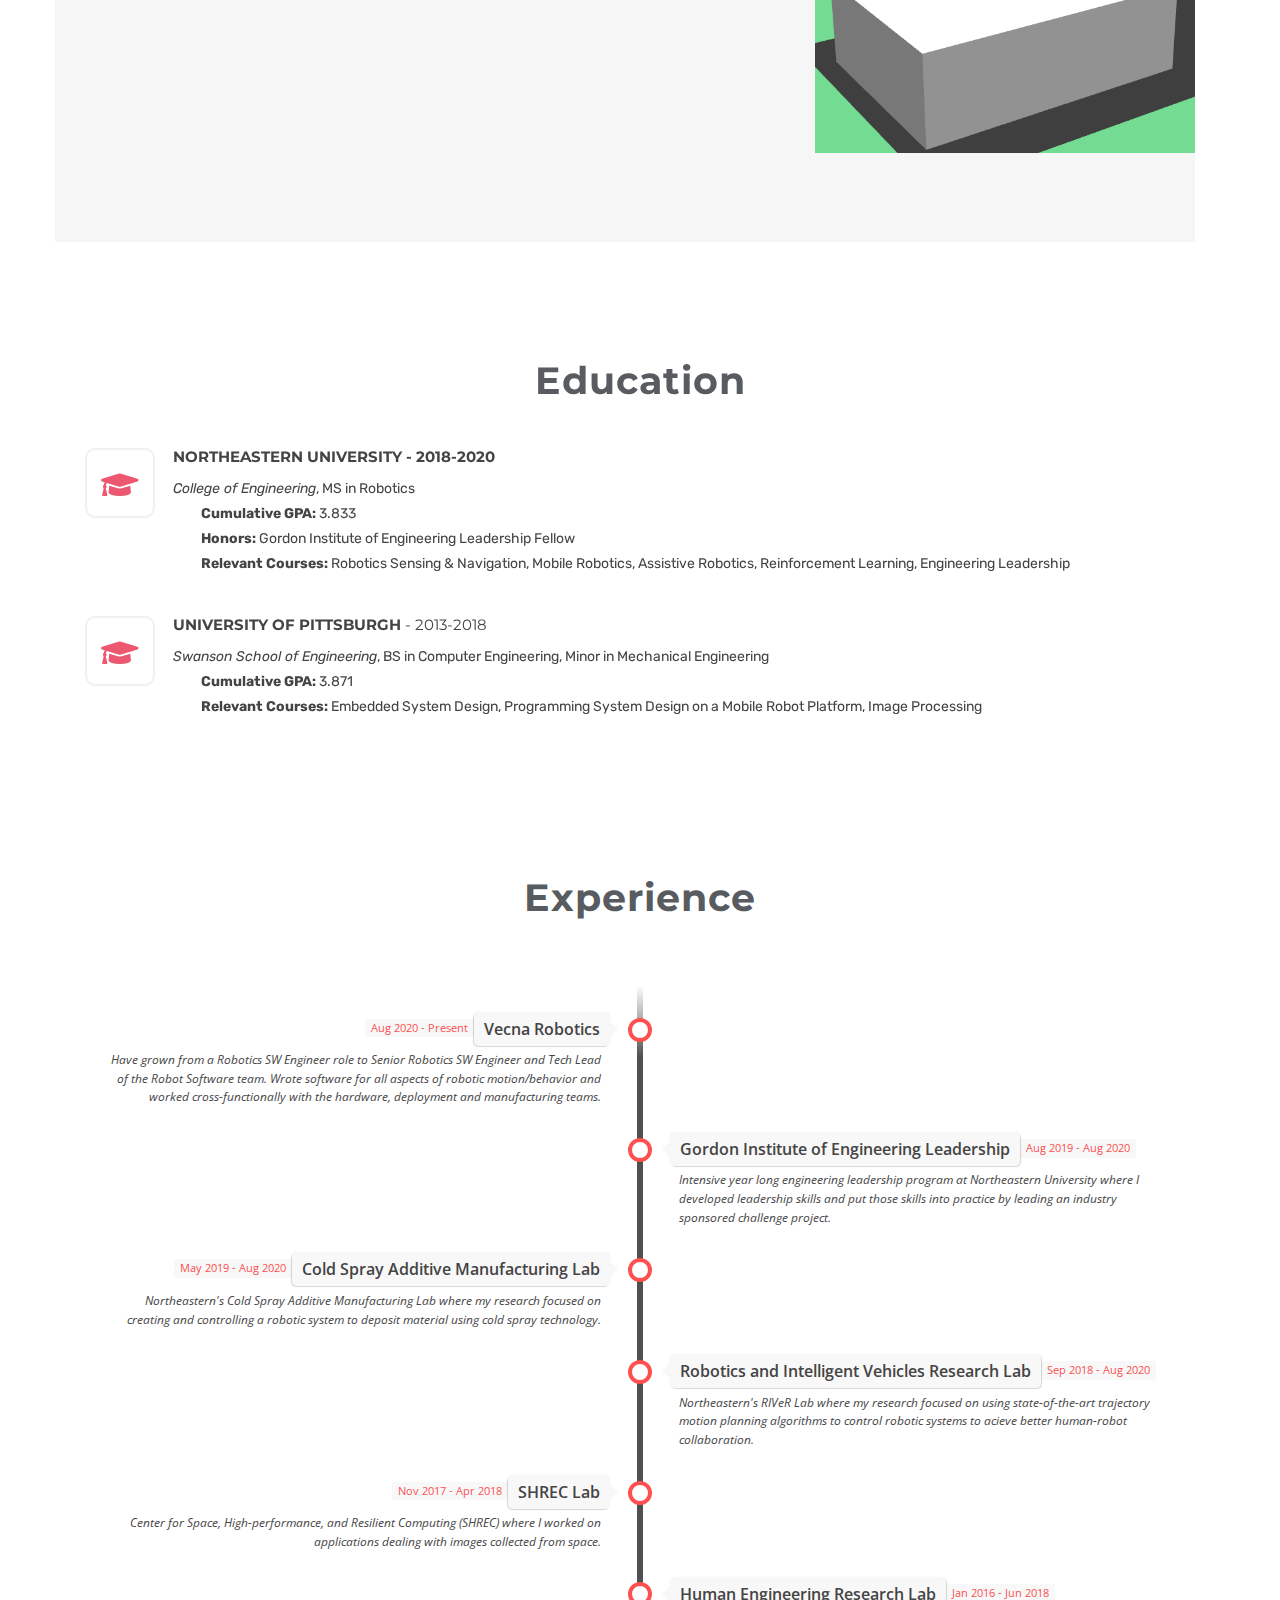
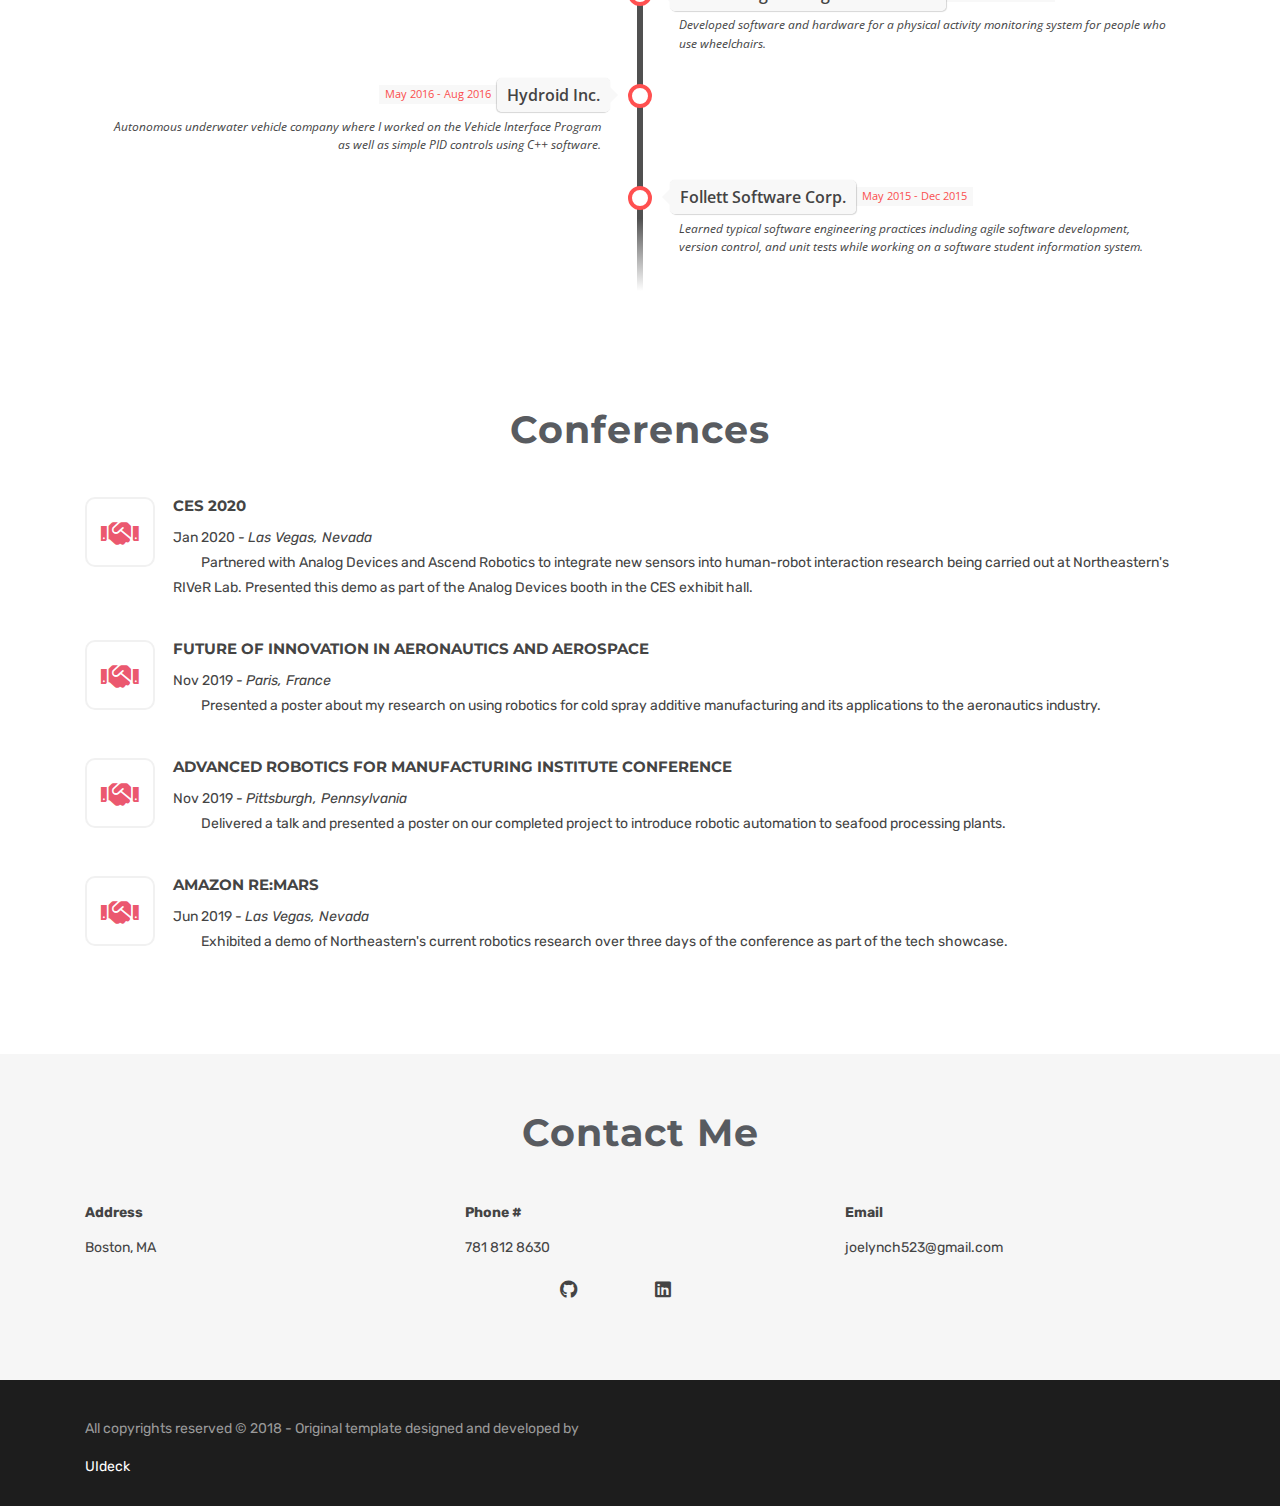
==== commit 14612a4e: "Update resume + skills section" ====
--- a/index.html
+++ b/index.html
@@ -266,7 +266,7 @@
               <div class="service-content">
                 <h4>Robotic Hardware Integration</h4>
                 <p>
-                  Tested and demoed robotics algorithms on real hardware. Configured ROS on a commercially available robot. Integrated and installed multiple grippers on robotic arms.
+                  Tested and demoed robotics algorithms on real hardware. Configured ROS on a commercially available robot. Integrated and installed multiple grippers and LiDARs on robotic platforms.
                 </p>
               </div>
             </div>
@@ -277,12 +277,12 @@
           <div class="col-md-6 col-lg-4 col-xs-12">
             <div class="service-box">
               <div class="service-icon">
-                <i class="fas fa-wave-square"></i>
+                <i class="fa fa-users"></i>
               </div>
               <div class="service-content">
-                <h4>Trajectory Optimization</h4>
+                <h4>Leadership</h4>
                 <p>
-                  Leveraged and adapted state-of-the-art trajectory optimization and motion planning algorithms for use with multiple robotic arms in multiple aplications.
+                  Gordon Institute of Engineering Leadership fellow. Acted as interim team lead at Vecna and steadied the Robot Software team during a time of high-turnover.
                 </p>
               </div>
             </div>
@@ -591,7 +591,7 @@
                 <h4>Northeastern University - 2018-2020</h4>
                 <p><i>College of Engineering</i>, MS in Robotics</br>
                    &emsp;&emsp;<strong>Cumulative GPA:</strong> 3.833</br>
-                   &emsp;&emsp;<strong>Honors:</strong> Gordon Institute of Engineering Leadership Fellow Candidate</br>
+                   &emsp;&emsp;<strong>Honors:</strong> Gordon Institute of Engineering Leadership Fellow</br>
                    &emsp;&emsp;<strong>Relevant Courses:</strong> Robotics Sensing & Navigation, Mobile Robotics, Assistive Robotics, Reinforcement Learning, Engineering Leadership</p>
               </div>
             </div>
